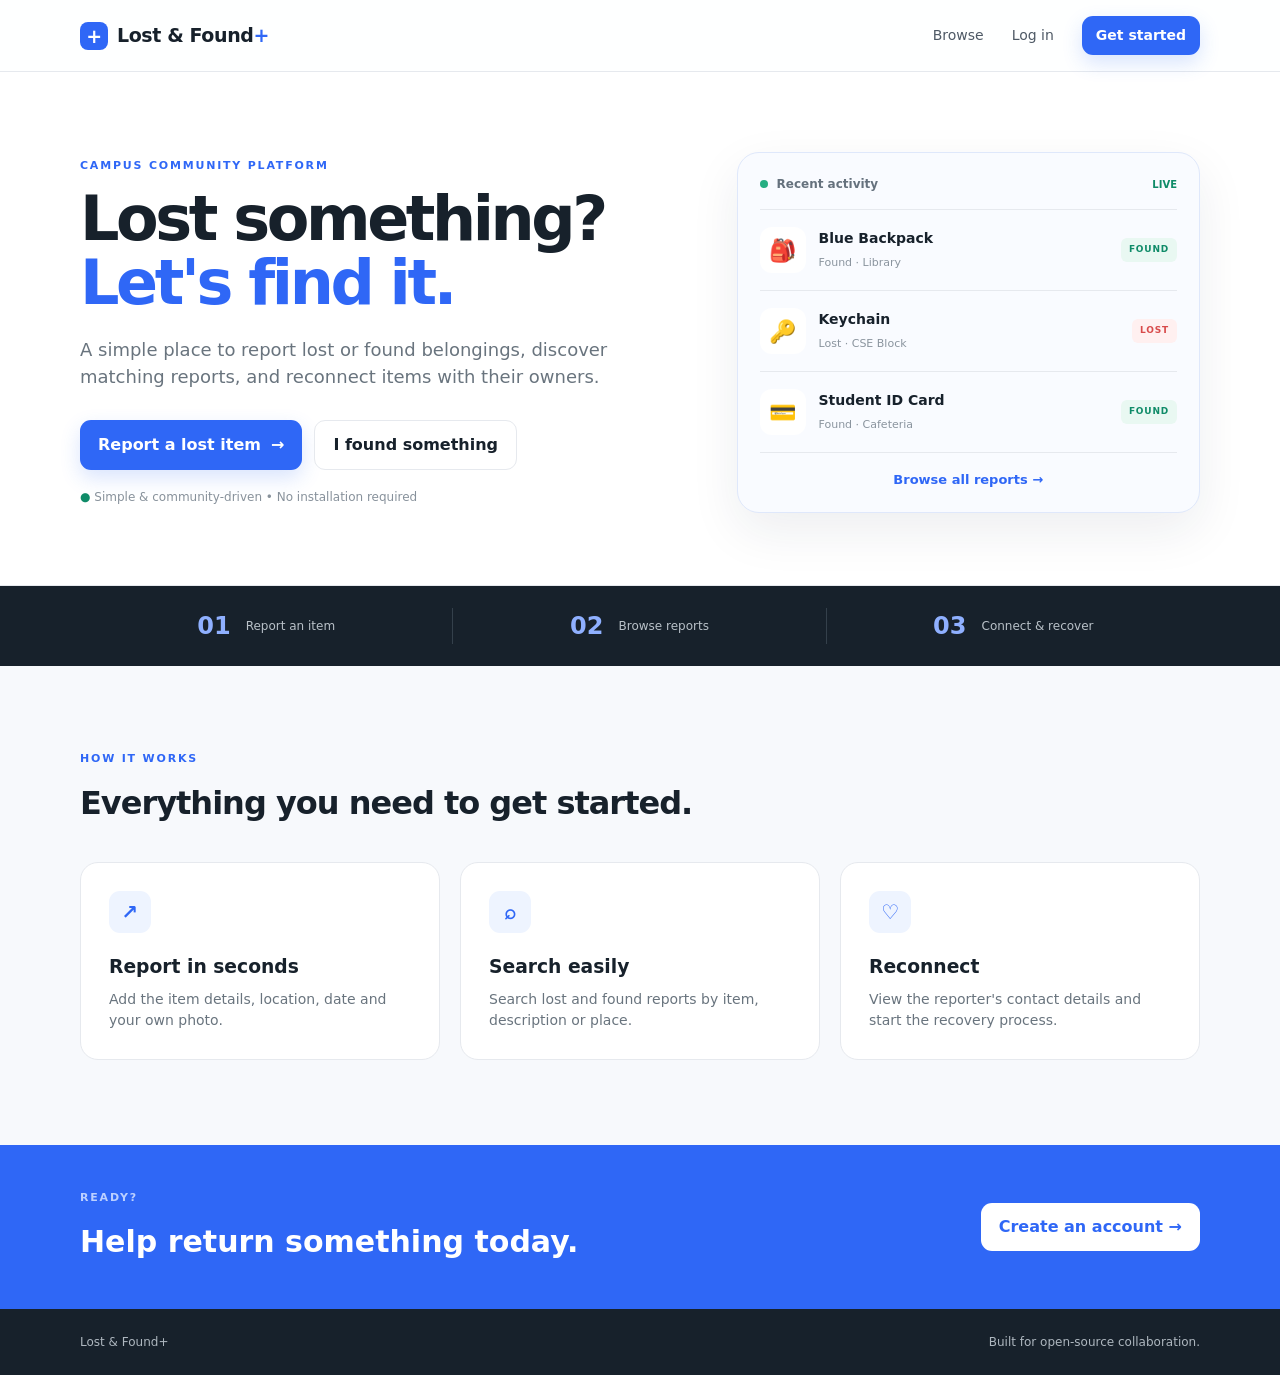
==== Lost-and-Found/index.html @ e5e53e29 "Merge pull request #3 from patsakujitha/fix-upload-pr Add Lost and Found project" ====
<!DOCTYPE html>
<html lang="en">
<head>
<meta charset="UTF-8"><meta name="viewport" content="width=device-width, initial-scale=1.0">
<title>Lost & Found+ | Find what matters</title><link rel="stylesheet" href="style.css">
</head>
<body>
<header class="site-header"><div class="container nav">
<a class="brand" href="index.html"><span class="brand-mark">+</span><span>Lost & Found<span class="brand-plus">+</span></span></a>
<nav><a href="items.html">Browse</a><a href="login.html" class="nav-login">Log in</a><a href="register.html" class="btn btn-primary btn-sm">Get started</a></nav>
</div></header>
<main>
<section class="hero"><div class="container hero-grid">
<div><span class="eyebrow">CAMPUS COMMUNITY PLATFORM</span><h1>Lost something?<br><span>Let's find it.</span></h1>
<p class="hero-copy">A simple place to report lost or found belongings, discover matching reports, and reconnect items with their owners.</p>
<div class="hero-actions"><a href="report.html?type=lost" class="btn btn-primary">Report a lost item <span>→</span></a><a href="report.html?type=found" class="btn btn-secondary">I found something</a></div>
<div class="trust-row"><span>●</span> Simple & community-driven <span>•</span> No installation required</div></div>
<div class="hero-card"><div class="hero-card-top"><span class="status-dot"></span><span>Recent activity</span><span class="live">LIVE</span></div>
<div class="mini-item"><div class="mini-photo">🎒</div><div><strong>Blue Backpack</strong><small>Found · Library</small></div><span class="pill found">FOUND</span></div>
<div class="mini-item"><div class="mini-photo">🔑</div><div><strong>Keychain</strong><small>Lost · CSE Block</small></div><span class="pill lost">LOST</span></div>
<div class="mini-item"><div class="mini-photo">💳</div><div><strong>Student ID Card</strong><small>Found · Cafeteria</small></div><span class="pill found">FOUND</span></div>
<a href="items.html" class="view-all">Browse all reports →</a></div>
</div></section>
<section class="stats-strip"><div class="container stats"><div><strong>01</strong><span>Report an item</span></div><div><strong>02</strong><span>Browse reports</span></div><div><strong>03</strong><span>Connect & recover</span></div></div></section>
<section class="features container"><div class="section-heading"><span class="eyebrow">HOW IT WORKS</span><h2>Everything you need to get started.</h2></div>
<div class="feature-grid"><article><div class="icon-box">↗</div><h3>Report in seconds</h3><p>Add the item details, location, date and your own photo.</p></article><article><div class="icon-box">⌕</div><h3>Search easily</h3><p>Search lost and found reports by item, description or place.</p></article><article><div class="icon-box">♡</div><h3>Reconnect</h3><p>View the reporter's contact details and start the recovery process.</p></article></div></section>
<section class="cta"><div class="container cta-inner"><div><span class="eyebrow">READY?</span><h2>Help return something today.</h2></div><a href="register.html" class="btn btn-light">Create an account →</a></div></section>
</main>
<footer><div class="container footer"><span>Lost & Found+</span><span>Built for open-source collaboration.</span></div></footer>
<script src="script.js"></script>
</body></html>
---- Lost-and-Found/style.css ----
:root{--ink:#17212b;--muted:#69747e;--blue:#2f67f6;--blue-dark:#2051d4;--blue-soft:#eef4ff;--green:#0f8b68;--green-soft:#e9f8f2;--red:#d84a4a;--red-soft:#fff0f0;--line:#e6e9ee;--bg:#f7f9fc;--white:#fff;--shadow:0 18px 50px rgba(28,42,60,.08);--radius:18px}*{box-sizing:border-box}body{margin:0;font-family:Inter,ui-sans-serif,system-ui,-apple-system,BlinkMacSystemFont,"Segoe UI",sans-serif;color:var(--ink);background:var(--bg);line-height:1.5}a{text-decoration:none;color:inherit}button,input,textarea,select{font:inherit}.container{width:min(1120px,calc(100% - 40px));margin:auto}.site-header{height:72px;background:rgba(255,255,255,.94);border-bottom:1px solid var(--line);display:flex;align-items:center}.nav{display:flex;align-items:center;justify-content:space-between}.brand{display:flex;align-items:center;gap:9px;font-size:19px;font-weight:800;letter-spacing:-.4px}.brand-mark{width:28px;height:28px;border-radius:8px;background:var(--blue);color:#fff;display:grid;place-items:center;font-weight:800}.brand-plus{color:var(--blue)}nav{display:flex;align-items:center;gap:28px;font-size:14px;color:#4e5965}nav a:hover,nav a.active{color:var(--blue)}.btn{border:0;border-radius:11px;padding:12px 18px;font-weight:750;cursor:pointer;display:inline-flex;align-items:center;justify-content:center;gap:10px;transition:.18s ease}.btn:hover{transform:translateY(-1px)}.btn-primary{background:var(--blue);color:white;box-shadow:0 8px 20px rgba(47,103,246,.18)}.btn-primary:hover{background:var(--blue-dark)}.btn-secondary{background:#fff;color:var(--ink);border:1px solid var(--line)}.btn-light{background:#fff;color:var(--blue)}.btn-sm{padding:9px 14px}.full{width:100%}.text-link{color:var(--blue);font-weight:700;font-size:14px}.hero{background:#fff;border-bottom:1px solid var(--line);padding:80px 0 72px}.hero-grid{display:grid;grid-template-columns:1.1fr .9fr;gap:90px;align-items:center}.eyebrow{display:block;color:var(--blue);font-size:11px;font-weight:850;letter-spacing:1.8px;margin-bottom:12px}.hero h1{font-size:62px;line-height:1.03;letter-spacing:-3.4px;margin:0 0 22px}.hero h1 span{color:var(--blue)}.hero-copy{font-size:18px;color:var(--muted);max-width:590px}.hero-actions{display:flex;gap:12px;margin:30px 0 18px;flex-wrap:wrap}.trust-row{font-size:12px;color:#87919b}.trust-row span:first-child{color:var(--green)}.hero-card{background:#f9fbff;border:1px solid #dfe8fb;border-radius:22px;padding:22px;box-shadow:var(--shadow)}.hero-card-top{display:flex;gap:9px;align-items:center;color:#65717d;font-size:12px;font-weight:700;border-bottom:1px solid var(--line);padding-bottom:16px}.status-dot{width:8px;height:8px;background:#26ae82;border-radius:50%}.live{margin-left:auto;color:var(--green);font-size:10px}.mini-item{display:flex;align-items:center;gap:13px;padding:17px 0;border-bottom:1px solid var(--line)}.mini-photo{width:46px;height:46px;border-radius:12px;background:#fff;display:grid;place-items:center;font-size:22px}.mini-item div:nth-child(2){flex:1}.mini-item strong{display:block;font-size:14px}.mini-item small{color:#8a949e;font-size:11px}.pill{font-size:9px;font-weight:850;letter-spacing:.8px;padding:5px 8px;border-radius:6px}.pill.lost{background:var(--red-soft);color:var(--red)}.pill.found{background:var(--green-soft);color:var(--green)}.view-all{display:block;text-align:center;padding-top:17px;color:var(--blue);font-size:13px;font-weight:750}.stats-strip{background:#17212b;color:#fff}.stats{display:grid;grid-template-columns:repeat(3,1fr);padding:22px 0}.stats div{display:flex;gap:15px;align-items:center;justify-content:center;border-right:1px solid #34404b}.stats div:last-child{border:0}.stats strong{font-size:24px;color:#8fb0ff}.stats span{font-size:12px;color:#b9c1c8}.features{padding:85px 0}.section-heading h2{font-size:32px;letter-spacing:-1px;margin:0}.feature-grid{display:grid;grid-template-columns:repeat(3,1fr);gap:20px;margin-top:35px}.feature-grid article{background:#fff;border:1px solid var(--line);padding:28px;border-radius:var(--radius)}.icon-box{width:42px;height:42px;background:var(--blue-soft);color:var(--blue);display:grid;place-items:center;border-radius:11px;font-weight:800;font-size:20px}.feature-grid h3{margin:20px 0 8px}.feature-grid p{margin:0;color:var(--muted);font-size:14px}.cta{background:var(--blue);color:#fff;padding:45px 0}.cta-inner{display:flex;align-items:center;justify-content:space-between}.cta .eyebrow{color:#bcd0ff}.cta h2{margin:0;font-size:30px}.cta .btn-light{box-shadow:none}footer{background:#17212b;color:#aeb7bf}.footer{display:flex;justify-content:space-between;padding:24px 0;font-size:12px}.auth-page{background:#f4f7fb}.auth-main{min-height:calc(100vh - 72px);display:grid;place-items:center;padding:40px 20px}.auth-card{background:#fff;border:1px solid var(--line);border-radius:22px;width:min(430px,100%);padding:38px;box-shadow:var(--shadow)}.auth-icon{width:42px;height:42px;border-radius:12px;background:var(--blue);color:#fff;display:grid;place-items:center;font-weight:900;font-size:20px;margin-bottom:25px}.auth-card h1{font-size:30px;letter-spacing:-1px;margin:0 0 5px}.muted{color:var(--muted)}.auth-card form{margin-top:26px}.auth-switch{text-align:center;font-size:13px;color:var(--muted)}.auth-switch a{color:var(--blue);font-weight:700}label{display:block;font-size:13px;font-weight:700;margin-bottom:18px}input,textarea,select{display:block;width:100%;margin-top:7px;border:1px solid #dfe3e8;border-radius:10px;background:#fff;padding:12px 13px;color:var(--ink);outline:none}input:focus,textarea:focus,select:focus{border-color:var(--blue);box-shadow:0 0 0 3px rgba(47,103,246,.08)}textarea{resize:vertical}.form-message{font-size:13px;color:var(--red);min-height:18px;margin:8px 0}.form-message.show{display:block}.app-main{padding:48px 0 80px}.welcome{display:flex;justify-content:space-between;align-items:center;margin-bottom:32px}.welcome h1,.page-heading h1,.form-heading h1{font-size:38px;letter-spacing:-1.5px;margin:0}.avatar{width:48px;height:48px;border-radius:50%;background:var(--blue);color:#fff;display:grid;place-items:center;font-weight:800}.action-grid{display:grid;grid-template-columns:1fr 1fr;gap:18px}.action-card{border-radius:18px;padding:27px;display:grid;grid-template-columns:auto 1fr auto;gap:18px;align-items:center;color:#fff;min-height:145px}.lost-action{background:#273a66}.found-action{background:#176c5a}.action-icon{width:45px;height:45px;border-radius:13px;background:rgba(255,255,255,.13);display:grid;place-items:center;font-size:22px}.action-card small{font-size:9px;letter-spacing:1.4px;opacity:.75}.action-card h2{margin:3px 0;font-size:23px}.action-card p{margin:0;opacity:.75;font-size:12px}.action-card>b{font-size:22px}.stat-grid{display:grid;grid-template-columns:repeat(4,1fr);gap:15px;margin:22px 0 50px}.stat-card{background:#fff;border:1px solid var(--line);border-radius:15px;padding:19px}.stat-card span{display:block;color:var(--muted);font-size:11px}.stat-card strong{display:block;font-size:28px;margin-top:4px}.section-heading.compact{display:flex;justify-content:space-between;align-items:end;margin-bottom:20px}.item-grid{display:grid;grid-template-columns:repeat(3,1fr);gap:18px}.item-card{background:#fff;border:1px solid var(--line);border-radius:17px;overflow:hidden;box-shadow:0 5px 20px rgba(28,42,60,.03)}.item-image{height:185px;background:#eef2f7;position:relative;display:grid;place-items:center;font-size:35px;color:#a6b0ba;overflow:hidden}.item-image img{width:100%;height:100%;object-fit:cover}.item-image .pill{position:absolute;top:12px;left:12px}.item-body{padding:18px}.item-meta{font-size:10px;color:#8a949e;display:flex;gap:7px;margin-bottom:7px}.item-body h3{font-size:17px;margin:0 0 5px}.item-body p{color:var(--muted);font-size:12px;display:-webkit-box;-webkit-line-clamp:2;-webkit-box-orient:vertical;overflow:hidden;margin:0}.card-bottom{display:flex;justify-content:space-between;align-items:center;border-top:1px solid var(--line);margin-top:16px;padding-top:13px}.card-bottom a{font-size:11px;color:var(--blue);font-weight:750}.status{font-size:9px;text-transform:uppercase;letter-spacing:.7px;font-weight:800;color:#78838d}.status.recovered{color:var(--green)}.status.active{color:var(--blue)}.manage-actions{display:flex;gap:6px;margin-top:12px}.manage-actions button{border:1px solid var(--line);background:#fff;border-radius:7px;padding:6px 8px;font-size:10px;cursor:pointer}.page-heading{display:flex;justify-content:space-between;align-items:end;margin-bottom:28px}.search-panel{display:grid;grid-template-columns:1fr 180px auto;gap:10px;background:#fff;border:1px solid var(--line);padding:12px;border-radius:15px;margin-bottom:18px}.search-input{display:flex;align-items:center;gap:10px}.search-input span{font-size:22px;color:#7d8790}.search-input input{margin:0;border:0;padding:9px;box-shadow:none}.search-panel select{margin:0}.results-count{font-size:11px;color:var(--muted);margin:18px 2px}.empty-state{grid-column:1/-1;text-align:center;background:#fff;border:1px dashed #ccd3db;border-radius:18px;padding:55px 20px;color:var(--muted)}.empty-state>div{font-size:30px;color:var(--blue)}.empty-state h3{color:var(--ink);margin:10px 0 4px}.form-main{padding:48px 0 80px}.form-heading{margin-bottom:28px}.back-link{font-size:12px;color:var(--blue);font-weight:700;display:inline-block;margin-bottom:20px}.report-layout{display:grid;grid-template-columns:1.2fr .8fr;gap:20px}.form-panel{background:#fff;border:1px solid var(--line);border-radius:18px;padding:27px}.panel-title{display:flex;gap:12px;align-items:center;margin-bottom:25px}.panel-title span{color:var(--blue);font-size:11px;font-weight:850}.panel-title h2{font-size:17px;margin:0}.two-col{display:grid;grid-template-columns:1fr 1fr;gap:15px}.upload-box{border:2px dashed #d9dfe7;border-radius:14px;cursor:pointer;margin:0}.upload-box input{display:none}.upload-preview{min-height:260px;display:grid;place-items:center;align-content:center;text-align:center;padding:20px;color:#8b96a0}.upload-preview strong{display:block;color:var(--ink);margin-top:8px}.upload-preview small{display:block;font-size:10px}.upload-preview img{width:100%;height:260px;object-fit:contain;border-radius:10px}.upload-icon{font-size:27px;color:var(--blue)}.form-note{font-size:10px;color:#9099a2;text-align:center}.detail-main{padding:45px 0 80px}.detail-grid{display:grid;grid-template-columns:1fr 1fr;gap:45px;background:#fff;border:1px solid var(--line);border-radius:22px;padding:25px}.detail-photo{height:520px;background:#eef2f7;border-radius:15px;display:grid;place-items:center;overflow:hidden;font-size:45px;color:#a5afb9}.detail-photo img{width:100%;height:100%;object-fit:contain}.detail-info{padding:25px 20px}.detail-top{display:flex;gap:10px;align-items:center}.detail-info h1{font-size:42px;letter-spacing:-2px;margin:18px 0 10px}.detail-description{color:var(--muted);font-size:15px;line-height:1.7}.detail-facts{display:grid;grid-template-columns:repeat(3,1fr);border-top:1px solid var(--line);border-bottom:1px solid var(--line);padding:20px 0;margin:25px 0}.detail-facts small,.contact-box small{display:block;color:#8b949d;font-size:9px;letter-spacing:1px;font-weight:800}.detail-facts strong{font-size:13px;display:block;margin-top:4px}.contact-box{background:#f7f9fc;border-radius:13px;padding:16px;display:flex;justify-content:space-between;align-items:center;gap:10px;margin-bottom:12px}.contact-box strong{font-size:12px;display:block;margin-top:3px}.contact-box .btn{white-space:nowrap;font-size:11px}.detail-info .full{margin-top:10px}@media(max-width:850px){.hero-grid,.report-layout,.detail-grid{grid-template-columns:1fr}.hero{padding:55px 0}.hero h1{font-size:47px}.hero-grid{gap:40px}.item-grid{grid-template-columns:repeat(2,1fr)}.feature-grid{grid-template-columns:1fr}.detail-photo{height:350px}.search-panel{grid-template-columns:1fr}.page-heading{align-items:start;gap:20px}.stats{grid-template-columns:1fr}.stats div{border-right:0;border-bottom:1px solid #34404b;padding:10px}.stat-grid{grid-template-columns:repeat(2,1fr)}}@media(max-width:600px){.container{width:min(100% - 28px,1120px)}.site-header{height:auto;min-height:66px}.nav{padding:10px 0}.nav nav{gap:10px}.nav nav>a:not(.active){display:none}.nav-login{display:inline!important}.hero h1{font-size:42px;letter-spacing:-2px}.hero-copy{font-size:16px}.hero-actions .btn{width:100%}.stats-strip .stats{display:none}.cta-inner,.footer{display:block}.cta .btn{margin-top:20px}.action-grid{grid-template-columns:1fr}.item-grid{grid-template-columns:1fr}.welcome{align-items:start}.welcome h1{font-size:30px}.page-heading{display:block}.page-heading .btn{margin-top:15px}.two-col{grid-template-columns:1fr}.form-panel{padding:20px}.detail-grid{padding:12px;gap:10px}.detail-info{padding:15px 8px}.detail-info h1{font-size:32px}.detail-facts{grid-template-columns:1fr;gap:14px}.contact-box{display:block}.contact-box .btn{width:100%;margin-top:12px}.auth-card{padding:28px 22px}}
.file-placeholder{flex-direction:column;gap:6px;padding:20px;text-align:center}.file-placeholder strong{font-size:12px;color:#53606b;max-width:90%;overflow:hidden;text-overflow:ellipsis;white-space:nowrap}.file-placeholder small{font-size:10px;color:#8a949e}.file-detail{display:flex;flex-direction:column;align-items:center;justify-content:center;gap:10px;text-align:center;padding:30px}.file-detail>div{font-size:58px}.file-detail strong{max-width:90%;word-break:break-word}.file-detail small{color:var(--muted)}.upload-preview small{margin-top:5px}.btn:disabled{opacity:.65;cursor:not-allowed;transform:none}
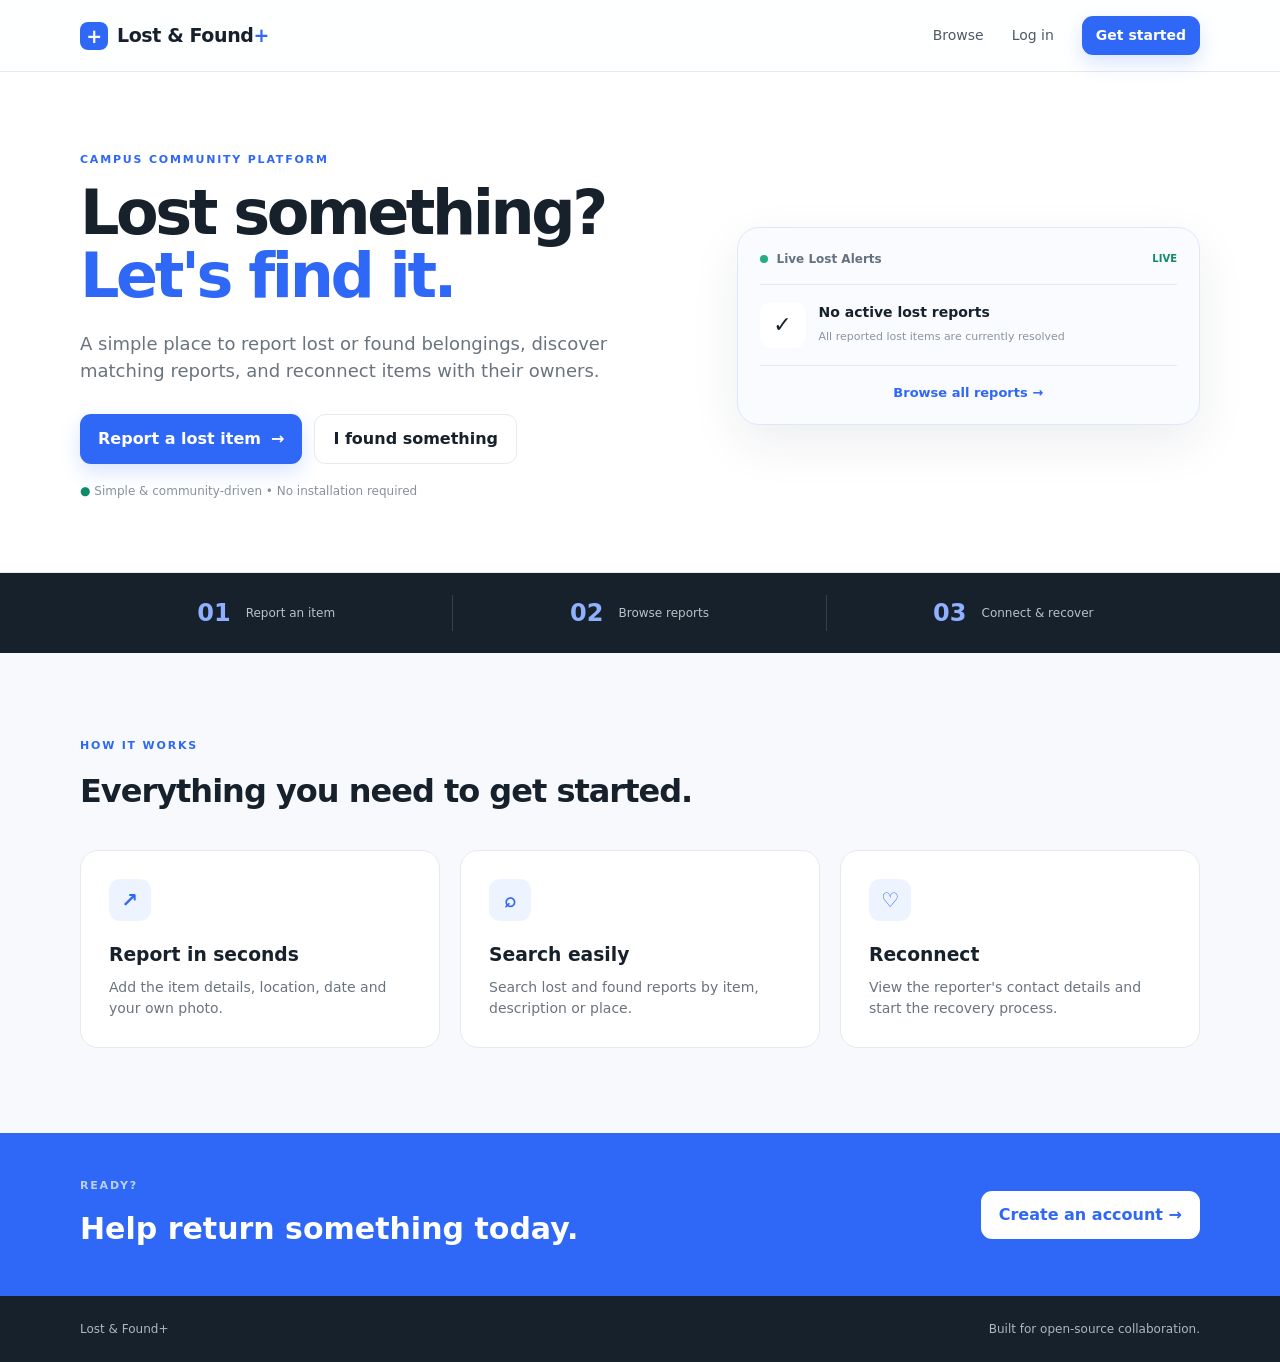
==== commit a066a397: "fix(lost-and-found): comprehensive QA fixes, duplicate claim badge fix, remove smart match, and scri" ====
--- a/Lost-and-Found/index.html
+++ b/Lost-and-Found/index.html
@@ -15,10 +15,8 @@
 <p class="hero-copy">A simple place to report lost or found belongings, discover matching reports, and reconnect items with their owners.</p>
 <div class="hero-actions"><a href="report.html?type=lost" class="btn btn-primary">Report a lost item <span>→</span></a><a href="report.html?type=found" class="btn btn-secondary">I found something</a></div>
 <div class="trust-row"><span>●</span> Simple & community-driven <span>•</span> No installation required</div></div>
-<div class="hero-card"><div class="hero-card-top"><span class="status-dot"></span><span>Recent activity</span><span class="live">LIVE</span></div>
-<div class="mini-item"><div class="mini-photo">🎒</div><div><strong>Blue Backpack</strong><small>Found · Library</small></div><span class="pill found">FOUND</span></div>
-<div class="mini-item"><div class="mini-photo">🔑</div><div><strong>Keychain</strong><small>Lost · CSE Block</small></div><span class="pill lost">LOST</span></div>
-<div class="mini-item"><div class="mini-photo">💳</div><div><strong>Student ID Card</strong><small>Found · Cafeteria</small></div><span class="pill found">FOUND</span></div>
+<div class="hero-card"><div class="hero-card-top"><span class="status-dot"></span><span>Live Lost Alerts</span><span class="live">LIVE</span></div>
+<div id="heroActivityList"></div>
 <a href="items.html" class="view-all">Browse all reports →</a></div>
 </div></section>
 <section class="stats-strip"><div class="container stats"><div><strong>01</strong><span>Report an item</span></div><div><strong>02</strong><span>Browse reports</span></div><div><strong>03</strong><span>Connect & recover</span></div></div></section>
@@ -27,5 +25,5 @@
 <section class="cta"><div class="container cta-inner"><div><span class="eyebrow">READY?</span><h2>Help return something today.</h2></div><a href="register.html" class="btn btn-light">Create an account →</a></div></section>
 </main>
 <footer><div class="container footer"><span>Lost & Found+</span><span>Built for open-source collaboration.</span></div></footer>
-<script src="script.js"></script>
+<script src="script.js?v=3"></script>
 </body></html>
--- a/Lost-and-Found/style.css
+++ b/Lost-and-Found/style.css
@@ -1,2 +1,411 @@
-:root{--ink:#17212b;--muted:#69747e;--blue:#2f67f6;--blue-dark:#2051d4;--blue-soft:#eef4ff;--green:#0f8b68;--green-soft:#e9f8f2;--red:#d84a4a;--red-soft:#fff0f0;--line:#e6e9ee;--bg:#f7f9fc;--white:#fff;--shadow:0 18px 50px rgba(28,42,60,.08);--radius:18px}*{box-sizing:border-box}body{margin:0;font-family:Inter,ui-sans-serif,system-ui,-apple-system,BlinkMacSystemFont,"Segoe UI",sans-serif;color:var(--ink);background:var(--bg);line-height:1.5}a{text-decoration:none;color:inherit}button,input,textarea,select{font:inherit}.container{width:min(1120px,calc(100% - 40px));margin:auto}.site-header{height:72px;background:rgba(255,255,255,.94);border-bottom:1px solid var(--line);display:flex;align-items:center}.nav{display:flex;align-items:center;justify-content:space-between}.brand{display:flex;align-items:center;gap:9px;font-size:19px;font-weight:800;letter-spacing:-.4px}.brand-mark{width:28px;height:28px;border-radius:8px;background:var(--blue);color:#fff;display:grid;place-items:center;font-weight:800}.brand-plus{color:var(--blue)}nav{display:flex;align-items:center;gap:28px;font-size:14px;color:#4e5965}nav a:hover,nav a.active{color:var(--blue)}.btn{border:0;border-radius:11px;padding:12px 18px;font-weight:750;cursor:pointer;display:inline-flex;align-items:center;justify-content:center;gap:10px;transition:.18s ease}.btn:hover{transform:translateY(-1px)}.btn-primary{background:var(--blue);color:white;box-shadow:0 8px 20px rgba(47,103,246,.18)}.btn-primary:hover{background:var(--blue-dark)}.btn-secondary{background:#fff;color:var(--ink);border:1px solid var(--line)}.btn-light{background:#fff;color:var(--blue)}.btn-sm{padding:9px 14px}.full{width:100%}.text-link{color:var(--blue);font-weight:700;font-size:14px}.hero{background:#fff;border-bottom:1px solid var(--line);padding:80px 0 72px}.hero-grid{display:grid;grid-template-columns:1.1fr .9fr;gap:90px;align-items:center}.eyebrow{display:block;color:var(--blue);font-size:11px;font-weight:850;letter-spacing:1.8px;margin-bottom:12px}.hero h1{font-size:62px;line-height:1.03;letter-spacing:-3.4px;margin:0 0 22px}.hero h1 span{color:var(--blue)}.hero-copy{font-size:18px;color:var(--muted);max-width:590px}.hero-actions{display:flex;gap:12px;margin:30px 0 18px;flex-wrap:wrap}.trust-row{font-size:12px;color:#87919b}.trust-row span:first-child{color:var(--green)}.hero-card{background:#f9fbff;border:1px solid #dfe8fb;border-radius:22px;padding:22px;box-shadow:var(--shadow)}.hero-card-top{display:flex;gap:9px;align-items:center;color:#65717d;font-size:12px;font-weight:700;border-bottom:1px solid var(--line);padding-bottom:16px}.status-dot{width:8px;height:8px;background:#26ae82;border-radius:50%}.live{margin-left:auto;color:var(--green);font-size:10px}.mini-item{display:flex;align-items:center;gap:13px;padding:17px 0;border-bottom:1px solid var(--line)}.mini-photo{width:46px;height:46px;border-radius:12px;background:#fff;display:grid;place-items:center;font-size:22px}.mini-item div:nth-child(2){flex:1}.mini-item strong{display:block;font-size:14px}.mini-item small{color:#8a949e;font-size:11px}.pill{font-size:9px;font-weight:850;letter-spacing:.8px;padding:5px 8px;border-radius:6px}.pill.lost{background:var(--red-soft);color:var(--red)}.pill.found{background:var(--green-soft);color:var(--green)}.view-all{display:block;text-align:center;padding-top:17px;color:var(--blue);font-size:13px;font-weight:750}.stats-strip{background:#17212b;color:#fff}.stats{display:grid;grid-template-columns:repeat(3,1fr);padding:22px 0}.stats div{display:flex;gap:15px;align-items:center;justify-content:center;border-right:1px solid #34404b}.stats div:last-child{border:0}.stats strong{font-size:24px;color:#8fb0ff}.stats span{font-size:12px;color:#b9c1c8}.features{padding:85px 0}.section-heading h2{font-size:32px;letter-spacing:-1px;margin:0}.feature-grid{display:grid;grid-template-columns:repeat(3,1fr);gap:20px;margin-top:35px}.feature-grid article{background:#fff;border:1px solid var(--line);padding:28px;border-radius:var(--radius)}.icon-box{width:42px;height:42px;background:var(--blue-soft);color:var(--blue);display:grid;place-items:center;border-radius:11px;font-weight:800;font-size:20px}.feature-grid h3{margin:20px 0 8px}.feature-grid p{margin:0;color:var(--muted);font-size:14px}.cta{background:var(--blue);color:#fff;padding:45px 0}.cta-inner{display:flex;align-items:center;justify-content:space-between}.cta .eyebrow{color:#bcd0ff}.cta h2{margin:0;font-size:30px}.cta .btn-light{box-shadow:none}footer{background:#17212b;color:#aeb7bf}.footer{display:flex;justify-content:space-between;padding:24px 0;font-size:12px}.auth-page{background:#f4f7fb}.auth-main{min-height:calc(100vh - 72px);display:grid;place-items:center;padding:40px 20px}.auth-card{background:#fff;border:1px solid var(--line);border-radius:22px;width:min(430px,100%);padding:38px;box-shadow:var(--shadow)}.auth-icon{width:42px;height:42px;border-radius:12px;background:var(--blue);color:#fff;display:grid;place-items:center;font-weight:900;font-size:20px;margin-bottom:25px}.auth-card h1{font-size:30px;letter-spacing:-1px;margin:0 0 5px}.muted{color:var(--muted)}.auth-card form{margin-top:26px}.auth-switch{text-align:center;font-size:13px;color:var(--muted)}.auth-switch a{color:var(--blue);font-weight:700}label{display:block;font-size:13px;font-weight:700;margin-bottom:18px}input,textarea,select{display:block;width:100%;margin-top:7px;border:1px solid #dfe3e8;border-radius:10px;background:#fff;padding:12px 13px;color:var(--ink);outline:none}input:focus,textarea:focus,select:focus{border-color:var(--blue);box-shadow:0 0 0 3px rgba(47,103,246,.08)}textarea{resize:vertical}.form-message{font-size:13px;color:var(--red);min-height:18px;margin:8px 0}.form-message.show{display:block}.app-main{padding:48px 0 80px}.welcome{display:flex;justify-content:space-between;align-items:center;margin-bottom:32px}.welcome h1,.page-heading h1,.form-heading h1{font-size:38px;letter-spacing:-1.5px;margin:0}.avatar{width:48px;height:48px;border-radius:50%;background:var(--blue);color:#fff;display:grid;place-items:center;font-weight:800}.action-grid{display:grid;grid-template-columns:1fr 1fr;gap:18px}.action-card{border-radius:18px;padding:27px;display:grid;grid-template-columns:auto 1fr auto;gap:18px;align-items:center;color:#fff;min-height:145px}.lost-action{background:#273a66}.found-action{background:#176c5a}.action-icon{width:45px;height:45px;border-radius:13px;background:rgba(255,255,255,.13);display:grid;place-items:center;font-size:22px}.action-card small{font-size:9px;letter-spacing:1.4px;opacity:.75}.action-card h2{margin:3px 0;font-size:23px}.action-card p{margin:0;opacity:.75;font-size:12px}.action-card>b{font-size:22px}.stat-grid{display:grid;grid-template-columns:repeat(4,1fr);gap:15px;margin:22px 0 50px}.stat-card{background:#fff;border:1px solid var(--line);border-radius:15px;padding:19px}.stat-card span{display:block;color:var(--muted);font-size:11px}.stat-card strong{display:block;font-size:28px;margin-top:4px}.section-heading.compact{display:flex;justify-content:space-between;align-items:end;margin-bottom:20px}.item-grid{display:grid;grid-template-columns:repeat(3,1fr);gap:18px}.item-card{background:#fff;border:1px solid var(--line);border-radius:17px;overflow:hidden;box-shadow:0 5px 20px rgba(28,42,60,.03)}.item-image{height:185px;background:#eef2f7;position:relative;display:grid;place-items:center;font-size:35px;color:#a6b0ba;overflow:hidden}.item-image img{width:100%;height:100%;object-fit:cover}.item-image .pill{position:absolute;top:12px;left:12px}.item-body{padding:18px}.item-meta{font-size:10px;color:#8a949e;display:flex;gap:7px;margin-bottom:7px}.item-body h3{font-size:17px;margin:0 0 5px}.item-body p{color:var(--muted);font-size:12px;display:-webkit-box;-webkit-line-clamp:2;-webkit-box-orient:vertical;overflow:hidden;margin:0}.card-bottom{display:flex;justify-content:space-between;align-items:center;border-top:1px solid var(--line);margin-top:16px;padding-top:13px}.card-bottom a{font-size:11px;color:var(--blue);font-weight:750}.status{font-size:9px;text-transform:uppercase;letter-spacing:.7px;font-weight:800;color:#78838d}.status.recovered{color:var(--green)}.status.active{color:var(--blue)}.manage-actions{display:flex;gap:6px;margin-top:12px}.manage-actions button{border:1px solid var(--line);background:#fff;border-radius:7px;padding:6px 8px;font-size:10px;cursor:pointer}.page-heading{display:flex;justify-content:space-between;align-items:end;margin-bottom:28px}.search-panel{display:grid;grid-template-columns:1fr 180px auto;gap:10px;background:#fff;border:1px solid var(--line);padding:12px;border-radius:15px;margin-bottom:18px}.search-input{display:flex;align-items:center;gap:10px}.search-input span{font-size:22px;color:#7d8790}.search-input input{margin:0;border:0;padding:9px;box-shadow:none}.search-panel select{margin:0}.results-count{font-size:11px;color:var(--muted);margin:18px 2px}.empty-state{grid-column:1/-1;text-align:center;background:#fff;border:1px dashed #ccd3db;border-radius:18px;padding:55px 20px;color:var(--muted)}.empty-state>div{font-size:30px;color:var(--blue)}.empty-state h3{color:var(--ink);margin:10px 0 4px}.form-main{padding:48px 0 80px}.form-heading{margin-bottom:28px}.back-link{font-size:12px;color:var(--blue);font-weight:700;display:inline-block;margin-bottom:20px}.report-layout{display:grid;grid-template-columns:1.2fr .8fr;gap:20px}.form-panel{background:#fff;border:1px solid var(--line);border-radius:18px;padding:27px}.panel-title{display:flex;gap:12px;align-items:center;margin-bottom:25px}.panel-title span{color:var(--blue);font-size:11px;font-weight:850}.panel-title h2{font-size:17px;margin:0}.two-col{display:grid;grid-template-columns:1fr 1fr;gap:15px}.upload-box{border:2px dashed #d9dfe7;border-radius:14px;cursor:pointer;margin:0}.upload-box input{display:none}.upload-preview{min-height:260px;display:grid;place-items:center;align-content:center;text-align:center;padding:20px;color:#8b96a0}.upload-preview strong{display:block;color:var(--ink);margin-top:8px}.upload-preview small{display:block;font-size:10px}.upload-preview img{width:100%;height:260px;object-fit:contain;border-radius:10px}.upload-icon{font-size:27px;color:var(--blue)}.form-note{font-size:10px;color:#9099a2;text-align:center}.detail-main{padding:45px 0 80px}.detail-grid{display:grid;grid-template-columns:1fr 1fr;gap:45px;background:#fff;border:1px solid var(--line);border-radius:22px;padding:25px}.detail-photo{height:520px;background:#eef2f7;border-radius:15px;display:grid;place-items:center;overflow:hidden;font-size:45px;color:#a5afb9}.detail-photo img{width:100%;height:100%;object-fit:contain}.detail-info{padding:25px 20px}.detail-top{display:flex;gap:10px;align-items:center}.detail-info h1{font-size:42px;letter-spacing:-2px;margin:18px 0 10px}.detail-description{color:var(--muted);font-size:15px;line-height:1.7}.detail-facts{display:grid;grid-template-columns:repeat(3,1fr);border-top:1px solid var(--line);border-bottom:1px solid var(--line);padding:20px 0;margin:25px 0}.detail-facts small,.contact-box small{display:block;color:#8b949d;font-size:9px;letter-spacing:1px;font-weight:800}.detail-facts strong{font-size:13px;display:block;margin-top:4px}.contact-box{background:#f7f9fc;border-radius:13px;padding:16px;display:flex;justify-content:space-between;align-items:center;gap:10px;margin-bottom:12px}.contact-box strong{font-size:12px;display:block;margin-top:3px}.contact-box .btn{white-space:nowrap;font-size:11px}.detail-info .full{margin-top:10px}@media(max-width:850px){.hero-grid,.report-layout,.detail-grid{grid-template-columns:1fr}.hero{padding:55px 0}.hero h1{font-size:47px}.hero-grid{gap:40px}.item-grid{grid-template-columns:repeat(2,1fr)}.feature-grid{grid-template-columns:1fr}.detail-photo{height:350px}.search-panel{grid-template-columns:1fr}.page-heading{align-items:start;gap:20px}.stats{grid-template-columns:1fr}.stats div{border-right:0;border-bottom:1px solid #34404b;padding:10px}.stat-grid{grid-template-columns:repeat(2,1fr)}}@media(max-width:600px){.container{width:min(100% - 28px,1120px)}.site-header{height:auto;min-height:66px}.nav{padding:10px 0}.nav nav{gap:10px}.nav nav>a:not(.active){display:none}.nav-login{display:inline!important}.hero h1{font-size:42px;letter-spacing:-2px}.hero-copy{font-size:16px}.hero-actions .btn{width:100%}.stats-strip .stats{display:none}.cta-inner,.footer{display:block}.cta .btn{margin-top:20px}.action-grid{grid-template-columns:1fr}.item-grid{grid-template-columns:1fr}.welcome{align-items:start}.welcome h1{font-size:30px}.page-heading{display:block}.page-heading .btn{margin-top:15px}.two-col{grid-template-columns:1fr}.form-panel{padding:20px}.detail-grid{padding:12px;gap:10px}.detail-info{padding:15px 8px}.detail-info h1{font-size:32px}.detail-facts{grid-template-columns:1fr;gap:14px}.contact-box{display:block}.contact-box .btn{width:100%;margin-top:12px}.auth-card{padding:28px 22px}}
-.file-placeholder{flex-direction:column;gap:6px;padding:20px;text-align:center}.file-placeholder strong{font-size:12px;color:#53606b;max-width:90%;overflow:hidden;text-overflow:ellipsis;white-space:nowrap}.file-placeholder small{font-size:10px;color:#8a949e}.file-detail{display:flex;flex-direction:column;align-items:center;justify-content:center;gap:10px;text-align:center;padding:30px}.file-detail>div{font-size:58px}.file-detail strong{max-width:90%;word-break:break-word}.file-detail small{color:var(--muted)}.upload-preview small{margin-top:5px}.btn:disabled{opacity:.65;cursor:not-allowed;transform:none}
+:root{--ink:#17212b;--muted:#69747e;--blue:#2f67f6;--blue-dark:#2051d4;--blue-soft:#eef4ff;--green:#0f8b68;--green-soft:#e9f8f2;--red:#d84a4a;--red-soft:#fff0f0;--line:#e6e9ee;--bg:#f7f9fc;--white:#fff;--shadow:0 18px 50px rgba(28,42,60,.08);--radius:18px}*{box-sizing:border-box}body{margin:0;font-family:Inter,ui-sans-serif,system-ui,-apple-system,BlinkMacSystemFont,"Segoe UI",sans-serif;color:var(--ink);background:var(--bg);line-height:1.5}a{text-decoration:none;color:inherit}button,input,textarea,select{font:inherit}.container{width:min(1120px,calc(100% - 40px));margin:auto}.site-header{height:72px;background:rgba(255,255,255,.94);border-bottom:1px solid var(--line);display:flex;align-items:center}.nav{display:flex;align-items:center;justify-content:space-between}.brand{display:flex;align-items:center;gap:9px;font-size:19px;font-weight:800;letter-spacing:-.4px}.brand-mark{width:28px;height:28px;border-radius:8px;background:var(--blue);color:#fff;display:grid;place-items:center;font-weight:800}.brand-plus{color:var(--blue)}nav{display:flex;align-items:center;gap:28px;font-size:14px;color:#4e5965}nav a:hover,nav a.active{color:var(--blue)}.btn{border:0;border-radius:11px;padding:12px 18px;font-weight:750;cursor:pointer;display:inline-flex;align-items:center;justify-content:center;gap:10px;transition:.18s ease}.btn:hover{transform:translateY(-1px)}.btn-primary{background:var(--blue);color:white;box-shadow:0 8px 20px rgba(47,103,246,.18)}.btn-primary:hover{background:var(--blue-dark)}.btn-secondary{background:#fff;color:var(--ink);border:1px solid var(--line)}.btn-light{background:#fff;color:var(--blue)}.btn-sm{padding:9px 14px}.full{width:100%}.text-link{color:var(--blue);font-weight:700;font-size:14px}.hero{background:#fff;border-bottom:1px solid var(--line);padding:80px 0 72px}.hero-grid{display:grid;grid-template-columns:1.1fr .9fr;gap:90px;align-items:center}.eyebrow{display:block;color:var(--blue);font-size:11px;font-weight:850;letter-spacing:1.8px;margin-bottom:12px}.hero h1{font-size:62px;line-height:1.03;letter-spacing:-3.4px;margin:0 0 22px}.hero h1 span{color:var(--blue)}.hero-copy{font-size:18px;color:var(--muted);max-width:590px}.hero-actions{display:flex;gap:12px;margin:30px 0 18px;flex-wrap:wrap}.trust-row{font-size:12px;color:#87919b}.trust-row span:first-child{color:var(--green)}.hero-card{background:#f9fbff;border:1px solid #dfe8fb;border-radius:22px;padding:22px;box-shadow:var(--shadow)}.hero-card-top{display:flex;gap:9px;align-items:center;color:#65717d;font-size:12px;font-weight:700;border-bottom:1px solid var(--line);padding-bottom:16px}.status-dot{width:8px;height:8px;background:#26ae82;border-radius:50%}.live{margin-left:auto;color:var(--green);font-size:10px}.mini-item{display:flex;align-items:center;gap:13px;padding:17px 0;border-bottom:1px solid var(--line)}.mini-photo{width:46px;height:46px;border-radius:12px;background:#fff;display:grid;place-items:center;font-size:22px;overflow:hidden}.mini-photo img{width:100%;height:100%;object-fit:cover;border-radius:12px}.mini-item div:nth-child(2){flex:1}.mini-item strong{display:block;font-size:14px}.mini-item small{color:#8a949e;font-size:11px}.pill{font-size:9px;font-weight:850;letter-spacing:.8px;padding:5px 8px;border-radius:6px}.pill.lost{background:var(--red-soft);color:var(--red)}.pill.found{background:var(--green-soft);color:var(--green)}.view-all{display:block;text-align:center;padding-top:17px;color:var(--blue);font-size:13px;font-weight:750}.stats-strip{background:#17212b;color:#fff}.stats{display:grid;grid-template-columns:repeat(3,1fr);padding:22px 0}.stats div{display:flex;gap:15px;align-items:center;justify-content:center;border-right:1px solid #34404b}.stats div:last-child{border:0}.stats strong{font-size:24px;color:#8fb0ff}.stats span{font-size:12px;color:#b9c1c8}.features{padding:85px 0}.section-heading h2{font-size:32px;letter-spacing:-1px;margin:0}.feature-grid{display:grid;grid-template-columns:repeat(3,1fr);gap:20px;margin-top:35px}.feature-grid article{background:#fff;border:1px solid var(--line);padding:28px;border-radius:var(--radius)}.icon-box{width:42px;height:42px;background:var(--blue-soft);color:var(--blue);display:grid;place-items:center;border-radius:11px;font-weight:800;font-size:20px}.feature-grid h3{margin:20px 0 8px}.feature-grid p{margin:0;color:var(--muted);font-size:14px}.cta{background:var(--blue);color:#fff;padding:45px 0}.cta-inner{display:flex;align-items:center;justify-content:space-between}.cta .eyebrow{color:#bcd0ff}.cta h2{margin:0;font-size:30px}.cta .btn-light{box-shadow:none}footer{background:#17212b;color:#aeb7bf}.footer{display:flex;justify-content:space-between;padding:24px 0;font-size:12px}.auth-page{background:#f4f7fb}.auth-main{min-height:calc(100vh - 72px);display:grid;place-items:center;padding:40px 20px}.auth-card{background:#fff;border:1px solid var(--line);border-radius:22px;width:min(430px,100%);padding:38px;box-shadow:var(--shadow)}.auth-icon{width:42px;height:42px;border-radius:12px;background:var(--blue);color:#fff;display:grid;place-items:center;font-weight:900;font-size:20px;margin-bottom:25px}.auth-card h1{font-size:30px;letter-spacing:-1px;margin:0 0 5px}.muted{color:var(--muted)}.auth-card form{margin-top:26px}.auth-switch{text-align:center;font-size:13px;color:var(--muted)}.auth-switch a{color:var(--blue);font-weight:700}label{display:block;font-size:13px;font-weight:700;margin-bottom:18px}input,textarea,select{display:block;width:100%;margin-top:7px;border:1px solid #dfe3e8;border-radius:10px;background:#fff;padding:12px 13px;color:var(--ink);outline:none}input:focus,textarea:focus,select:focus{border-color:var(--blue);box-shadow:0 0 0 3px rgba(47,103,246,.08)}textarea{resize:vertical}.form-message{font-size:13px;color:var(--red);min-height:18px;margin:8px 0}.form-message.show{display:block}.app-main{padding:48px 0 80px}.welcome{display:flex;justify-content:space-between;align-items:center;margin-bottom:32px}.welcome h1,.page-heading h1,.form-heading h1{font-size:38px;letter-spacing:-1.5px;margin:0}.avatar{width:48px;height:48px;border-radius:50%;background:var(--blue);color:#fff;display:grid;place-items:center;font-weight:800}.action-grid{display:grid;grid-template-columns:1fr 1fr;gap:18px}.action-card{border-radius:18px;padding:27px;display:grid;grid-template-columns:auto 1fr auto;gap:18px;align-items:center;color:#fff;min-height:145px}.lost-action{background:#273a66}.found-action{background:#176c5a}.action-icon{width:45px;height:45px;border-radius:13px;background:rgba(255,255,255,.13);display:grid;place-items:center;font-size:22px}.action-card small{font-size:9px;letter-spacing:1.4px;opacity:.75}.action-card h2{margin:3px 0;font-size:23px}.action-card p{margin:0;opacity:.75;font-size:12px}.action-card>b{font-size:22px}.stat-grid{display:grid;grid-template-columns:repeat(4,1fr);gap:15px;margin:22px 0 50px}.stat-card{background:#fff;border:1px solid var(--line);border-radius:15px;padding:19px}.stat-card span{display:block;color:var(--muted);font-size:11px}.stat-card strong{display:block;font-size:28px;margin-top:4px}.section-heading.compact{display:flex;justify-content:space-between;align-items:end;margin-bottom:20px}.item-grid{display:grid;grid-template-columns:repeat(3,1fr);gap:18px}.item-card{background:#fff;border:1px solid var(--line);border-radius:17px;overflow:hidden;box-shadow:0 5px 20px rgba(28,42,60,.03)}.item-image{height:185px;background:#eef2f7;position:relative;display:grid;place-items:center;font-size:35px;color:#a6b0ba;overflow:hidden}.item-image img{width:100%;height:100%;object-fit:cover}.item-image .pill{position:absolute;top:12px;left:12px}.item-body{padding:18px}.item-meta{font-size:10px;color:#8a949e;display:flex;gap:7px;margin-bottom:7px}.item-body h3{font-size:17px;margin:0 0 5px}.item-body p{color:var(--muted);font-size:12px;display:-webkit-box;-webkit-line-clamp:2;-webkit-box-orient:vertical;overflow:hidden;margin:0}.card-bottom{display:flex;justify-content:space-between;align-items:center;border-top:1px solid var(--line);margin-top:16px;padding-top:13px}.card-bottom a{font-size:11px;color:var(--blue);font-weight:750}.status{font-size:9px;text-transform:uppercase;letter-spacing:.7px;font-weight:800;color:#78838d}.status.recovered{color:var(--green)}.status.active{color:var(--blue)}.manage-actions{display:flex;gap:6px;margin-top:12px}.manage-actions button{border:1px solid var(--line);background:#fff;border-radius:7px;padding:6px 8px;font-size:10px;cursor:pointer}.page-heading{display:flex;justify-content:space-between;align-items:end;margin-bottom:28px}.search-panel{display:grid;grid-template-columns:1fr 180px auto;gap:10px;background:#fff;border:1px solid var(--line);padding:12px;border-radius:15px;margin-bottom:18px}.search-input{display:flex;align-items:center;gap:10px}.search-input span{font-size:22px;color:#7d8790}.search-input input{margin:0;border:0;padding:9px;box-shadow:none}.search-panel select{margin:0}.results-count{font-size:11px;color:var(--muted);margin:18px 2px}.empty-state{grid-column:1/-1;text-align:center;background:#fff;border:1px dashed #ccd3db;border-radius:18px;padding:55px 20px;color:var(--muted)}.empty-state>div{font-size:30px;color:var(--blue)}.empty-state h3{color:var(--ink);margin:10px 0 4px}.form-main{padding:48px 0 80px}.form-heading{margin-bottom:28px}.back-link{font-size:12px;color:var(--blue);font-weight:700;display:inline-block;margin-bottom:20px}.report-layout{display:grid;grid-template-columns:1.2fr .8fr;gap:20px}.form-panel{background:#fff;border:1px solid var(--line);border-radius:18px;padding:27px}.panel-title{display:flex;gap:12px;align-items:center;margin-bottom:25px}.panel-title span{color:var(--blue);font-size:11px;font-weight:850}.panel-title h2{font-size:17px;margin:0}.two-col{display:grid;grid-template-columns:1fr 1fr;gap:15px}.upload-box{border:2px dashed #d9dfe7;border-radius:14px;cursor:pointer;margin:0}.upload-box input{display:none}.upload-preview{min-height:260px;display:grid;place-items:center;align-content:center;text-align:center;padding:20px;color:#8b96a0}.upload-preview strong{display:block;color:var(--ink);margin-top:8px}.upload-preview small{display:block;font-size:10px}.upload-preview img{width:100%;height:260px;object-fit:contain;border-radius:10px}.upload-icon{font-size:27px;color:var(--blue)}.form-note{font-size:10px;color:#9099a2;text-align:center}.detail-main{padding:45px 0 80px}.detail-grid{display:grid;grid-template-columns:1fr 1fr;gap:45px;background:#fff;border:1px solid var(--line);border-radius:22px;padding:25px}.detail-photo{height:520px;background:#eef2f7;border-radius:15px;display:grid;place-items:center;overflow:hidden;font-size:45px;color:#a5afb9}.detail-photo img{width:100%;height:100%;object-fit:contain}.detail-info{padding:25px 20px}.detail-top{display:flex;gap:10px;align-items:center}.detail-info h1{font-size:42px;letter-spacing:-2px;margin:18px 0 10px}.detail-description{color:var(--muted);font-size:15px;line-height:1.7}.detail-facts{display:grid;grid-template-columns:repeat(3,1fr);border-top:1px solid var(--line);border-bottom:1px solid var(--line);padding:20px 0;margin:25px 0}.detail-facts small,.contact-box small{display:block;color:#8b949d;font-size:9px;letter-spacing:1px;font-weight:800}.detail-facts strong{font-size:13px;display:block;margin-top:4px}.contact-box{background:#f7f9fc;border-radius:13px;padding:16px;display:flex;justify-content:space-between;align-items:center;gap:10px;margin-bottom:12px}.contact-box strong{font-size:12px;display:block;margin-top:3px}.contact-box .btn{white-space:nowrap;font-size:11px}.detail-info .full{margin-top:10px}@media(max-width:850px){.hero-grid,.report-layout,.detail-grid{grid-template-columns:1fr}.hero{padding:55px 0}.hero h1{font-size:47px}.hero-grid{gap:40px}.item-grid{grid-template-columns:repeat(2,1fr)}.feature-grid{grid-template-columns:1fr}.detail-photo{height:350px}.search-panel{grid-template-columns:1fr}.page-heading{align-items:start;gap:20px}.stats{grid-template-columns:1fr}.stats div{border-right:0;border-bottom:1px solid #34404b;padding:10px}.stat-grid{grid-template-columns:repeat(2,1fr)}}@media(max-width:600px){.container{width:min(100% - 28px,1120px)}.site-header{height:auto;min-height:66px}.nav{padding:10px 0}.nav nav{gap:10px}.nav nav>a:not(.active){display:none}.nav-login{display:inline!important}.hero h1{font-size:42px;letter-spacing:-2px}.hero-copy{font-size:16px}.hero-actions .btn{width:100%}.stats-strip .stats{display:none}.cta-inner,.footer{display:block}.cta .btn{margin-top:20px}.action-grid{grid-template-columns:1fr}.item-grid{grid-template-columns:1fr}.welcome{align-items:start}.welcome h1{font-size:30px}.page-heading{display:block}.page-heading .btn{margin-top:15px}.two-col{grid-template-columns:1fr}.form-panel{padding:20px}.detail-grid{padding:12px;gap:10px}.detail-info{padding:15px 8px}.detail-info h1{font-size:32px}.detail-facts{grid-template-columns:1fr;gap:14px}.contact-box{display:block}.contact-box .btn{width:100%;margin-top:12px}.auth-card{padding:28px 22px}}.file-placeholder{flex-direction:column;gap:6px;padding:20px;text-align:center}.file-placeholder strong{font-size:12px;color:#53606b;max-width:90%;overflow:hidden;text-overflow:ellipsis;white-space:nowrap}.file-placeholder small{font-size:10px;color:#8a949e}.file-detail{display:flex;flex-direction:column;align-items:center;justify-content:center;gap:10px;text-align:center;padding:30px}.file-detail>div{font-size:58px}.file-detail strong{max-width:90%;word-break:break-word}.file-detail small{color:var(--muted)}.upload-preview small{margin-top:5px}.btn:disabled{opacity:.65;cursor:not-allowed;transform:none}@media print{.site-header,footer,.back-link,.manage-actions,.search-panel,button{display:none!important}.detail-grid{border:1px solid #000;box-shadow:none;page-break-inside:avoid}.detail-photo{height:300px}}
+
+/* ==========================================================================
+   ENHANCED FEATURES: CLAIMS, CHAT, POSTER, IMAGE MATCH & NOTIFICATIONS
+   ========================================================================== */
+
+/* Status and Badges */
+.status.claimed, .status.recovered { color: var(--green); }
+.status.closed { color: var(--muted); }
+.pill.claimed { background: var(--green-soft); color: var(--green); }
+.pill.recovered { background: var(--green-soft); color: var(--green); }
+.pill.closed { background: #eee; color: #666; }
+
+.status-banner {
+  background: var(--green-soft);
+  border: 1px solid rgba(15, 139, 104, 0.25);
+  border-radius: 12px;
+  padding: 14px 18px;
+  margin: 16px 0;
+  display: flex;
+  align-items: center;
+  gap: 12px;
+  color: var(--green);
+  font-size: 13px;
+  font-weight: 700;
+}
+.status-banner span { font-size: 20px; }
+
+/* Match Score Badge */
+.match-score-badge {
+  display: inline-flex;
+  align-items: center;
+  gap: 4px;
+  font-size: 10px;
+  font-weight: 800;
+  padding: 4px 8px;
+  border-radius: 6px;
+  background: #f0f7ff;
+  color: var(--blue);
+  border: 1px solid #cce3ff;
+  margin-top: 6px;
+}
+
+/* Nav Notification Center */
+.nav-notif-wrapper {
+  position: relative;
+  display: inline-flex;
+  align-items: center;
+}
+.notif-btn {
+  background: none;
+  border: 0;
+  cursor: pointer;
+  position: relative;
+  font-size: 18px;
+  color: #4e5965;
+  padding: 6px 8px;
+  display: inline-flex;
+  align-items: center;
+  border-radius: 8px;
+  transition: .15s ease;
+}
+.notif-btn:hover { background: var(--bg); color: var(--blue); }
+.notif-badge {
+  position: absolute;
+  top: 2px;
+  right: 2px;
+  background: var(--red);
+  color: #fff;
+  font-size: 10px;
+  font-weight: 800;
+  border-radius: 10px;
+  min-width: 16px;
+  height: 16px;
+  display: grid;
+  place-items: center;
+  padding: 0 4px;
+}
+.notif-dropdown {
+  position: absolute;
+  top: calc(100% + 12px);
+  right: 0;
+  width: 330px;
+  max-width: 90vw;
+  background: #fff;
+  border: 1px solid var(--line);
+  border-radius: 16px;
+  box-shadow: 0 16px 40px rgba(28,42,60,.12);
+  z-index: 1000;
+  display: none;
+  overflow: hidden;
+}
+.notif-dropdown.show { display: block; }
+.notif-header {
+  display: flex;
+  justify-content: space-between;
+  align-items: center;
+  padding: 14px 16px;
+  border-bottom: 1px solid var(--line);
+  background: #f9fbff;
+}
+.notif-header h4 { margin: 0; font-size: 13px; font-weight: 800; }
+.notif-header button { background: none; border: 0; color: var(--blue); font-size: 11px; font-weight: 700; cursor: pointer; }
+.notif-list {
+  max-height: 320px;
+  overflow-y: auto;
+}
+.notif-item {
+  display: flex;
+  gap: 12px;
+  padding: 12px 16px;
+  border-bottom: 1px solid var(--line);
+  font-size: 12px;
+  color: var(--ink);
+  cursor: pointer;
+  transition: background .12s ease;
+  text-decoration: none;
+}
+.notif-item:hover { background: #f7f9fc; }
+.notif-item.unread { background: #eef4ff; }
+.notif-item:last-child { border-bottom: 0; }
+.notif-icon { font-size: 18px; flex-shrink: 0; margin-top: 2px; }
+.notif-item-body strong { display: block; font-size: 12px; margin-bottom: 2px; }
+.notif-item-body p { margin: 0; color: var(--muted); font-size: 11px; line-height: 1.4; }
+.notif-item-body small { color: #8c97a3; font-size: 10px; margin-top: 4px; display: block; }
+.notif-empty { padding: 30px 16px; text-align: center; color: var(--muted); font-size: 12px; }
+
+/* Filter Extensions in Search Panel */
+.search-panel-extended {
+  display: grid;
+  grid-template-columns: 1fr 140px 160px 140px auto;
+  gap: 10px;
+  background: #fff;
+  border: 1px solid var(--line);
+  padding: 12px;
+  border-radius: 15px;
+  margin-bottom: 18px;
+  align-items: center;
+}
+
+/* Claims Section on Item Details & Dashboard */
+.claims-card {
+  background: #f9fbff;
+  border: 1px solid #dfe8fb;
+  border-radius: 16px;
+  padding: 20px;
+  margin-top: 24px;
+}
+.claims-card h3 {
+  margin: 0 0 12px;
+  font-size: 15px;
+  display: flex;
+  align-items: center;
+  justify-content: space-between;
+}
+.claim-entry {
+  background: #fff;
+  border: 1px solid var(--line);
+  border-radius: 12px;
+  padding: 14px;
+  margin-bottom: 10px;
+}
+.claim-entry:last-child { margin-bottom: 0; }
+.claim-entry-top {
+  display: flex;
+  justify-content: space-between;
+  align-items: center;
+  margin-bottom: 6px;
+}
+.claim-entry-top strong { font-size: 13px; color: var(--ink); }
+.claim-entry-top small { font-size: 10px; color: var(--muted); }
+.claim-entry p { margin: 4px 0 10px; font-size: 12px; color: var(--muted); }
+.claim-actions {
+  display: flex;
+  gap: 8px;
+}
+.claim-actions button {
+  border: 0;
+  border-radius: 8px;
+  padding: 6px 12px;
+  font-size: 11px;
+  font-weight: 750;
+  cursor: pointer;
+}
+.btn-accept-claim { background: var(--green); color: #fff; }
+.btn-accept-claim:hover { opacity: .9; }
+.btn-reject-claim { background: #f0f2f5; color: var(--ink); }
+.btn-reject-claim:hover { background: #e2e6ea; }
+
+/* Item Chat Section */
+.chat-section {
+  background: #fff;
+  border: 1px solid var(--line);
+  border-radius: 22px;
+  padding: 28px;
+  margin-top: 35px;
+}
+.chat-header {
+  display: flex;
+  justify-content: space-between;
+  align-items: center;
+  border-bottom: 1px solid var(--line);
+  padding-bottom: 16px;
+  margin-bottom: 20px;
+}
+.chat-header h3 { margin: 0; font-size: 18px; letter-spacing: -.5px; }
+.chat-messages {
+  max-height: 380px;
+  min-height: 180px;
+  overflow-y: auto;
+  padding: 10px 4px;
+  display: flex;
+  flex-direction: column;
+  gap: 14px;
+}
+.chat-bubble {
+  max-width: 75%;
+  background: #f4f7fb;
+  border-radius: 14px;
+  padding: 12px 16px;
+  font-size: 13px;
+  align-self: flex-start;
+  position: relative;
+}
+.chat-bubble.mine {
+  background: var(--blue-soft);
+  align-self: flex-end;
+  border-bottom-right-radius: 3px;
+}
+.chat-bubble.reporter {
+  border: 1px solid #cce0ff;
+}
+.chat-meta {
+  display: flex;
+  align-items: center;
+  gap: 8px;
+  margin-bottom: 4px;
+  font-size: 11px;
+  font-weight: 750;
+  color: var(--ink);
+}
+.reporter-badge {
+  background: var(--blue);
+  color: #fff;
+  font-size: 9px;
+  font-weight: 800;
+  padding: 2px 6px;
+  border-radius: 4px;
+}
+.chat-time {
+  font-size: 10px;
+  color: var(--muted);
+  font-weight: normal;
+  margin-left: auto;
+}
+.chat-text {
+  word-break: break-word;
+  line-height: 1.5;
+  color: var(--ink);
+}
+.chat-input-bar {
+  display: flex;
+  gap: 10px;
+  margin-top: 18px;
+}
+.chat-input-bar input {
+  margin: 0;
+  flex: 1;
+}
+
+/* Poster Modal & Preview */
+.modal-overlay {
+  position: fixed;
+  inset: 0;
+  background: rgba(23, 33, 43, 0.7);
+  backdrop-filter: blur(4px);
+  z-index: 2000;
+  display: flex;
+  align-items: center;
+  justify-content: center;
+  padding: 20px;
+  opacity: 0;
+  visibility: hidden;
+  transition: .2s ease;
+}
+.modal-overlay.show {
+  opacity: 1;
+  visibility: visible;
+}
+.modal-box {
+  background: #fff;
+  border-radius: 20px;
+  max-width: 650px;
+  width: 100%;
+  max-height: 90vh;
+  overflow-y: auto;
+  box-shadow: 0 24px 60px rgba(0,0,0,0.25);
+  display: flex;
+  flex-direction: column;
+}
+.modal-header {
+  display: flex;
+  justify-content: space-between;
+  align-items: center;
+  padding: 18px 24px;
+  border-bottom: 1px solid var(--line);
+}
+.modal-header h3 { margin: 0; font-size: 18px; }
+.modal-close {
+  background: none;
+  border: 0;
+  font-size: 24px;
+  line-height: 1;
+  cursor: pointer;
+  color: var(--muted);
+}
+.modal-body {
+  padding: 24px;
+  text-align: center;
+}
+.poster-canvas-wrapper {
+  background: #edf2f7;
+  border-radius: 12px;
+  padding: 16px;
+  display: inline-block;
+  max-width: 100%;
+  box-shadow: 0 8px 30px rgba(0,0,0,0.08);
+}
+.poster-canvas {
+  width: 100%;
+  max-width: 480px;
+  height: auto;
+  border-radius: 8px;
+  background: #fff;
+  display: block;
+}
+.modal-footer {
+  display: flex;
+  gap: 12px;
+  padding: 18px 24px;
+  border-top: 1px solid var(--line);
+  background: #f9fbff;
+  justify-content: flex-end;
+}
+
+/* Toast Notifications */
+.toast-container {
+  position: fixed;
+  bottom: 24px;
+  right: 24px;
+  display: flex;
+  flex-direction: column;
+  gap: 10px;
+  z-index: 3000;
+  pointer-events: none;
+}
+.toast {
+  background: #17212b;
+  color: #fff;
+  padding: 14px 20px;
+  border-radius: 12px;
+  font-size: 13px;
+  font-weight: 600;
+  box-shadow: 0 12px 32px rgba(0,0,0,0.2);
+  display: flex;
+  align-items: center;
+  gap: 10px;
+  pointer-events: auto;
+  animation: slideToast .25s ease forwards;
+}
+.toast.success { border-left: 4px solid var(--green); }
+.toast.info { border-left: 4px solid var(--blue); }
+
+@keyframes slideToast {
+  from { transform: translateY(20px); opacity: 0; }
+  to { transform: translateY(0); opacity: 1; }
+}
+
+@media(max-width:850px){
+  .search-panel-extended {
+    grid-template-columns: 1fr 1fr;
+  }
+}
+@media(max-width:600px){
+  .search-panel-extended {
+    grid-template-columns: 1fr;
+  }
+  .modal-footer {
+    flex-direction: column;
+  }
+}
+
+/* Match Level Badges */
+.match-score-badge.match-complete {
+  background: #e6f9f0;
+  color: var(--green);
+  border: 1px solid #98e4c3;
+  font-weight: 850;
+}
+.match-score-badge.match-partial {
+  background: #eef4ff;
+  color: var(--blue);
+  border: 1px solid #cce0ff;
+  font-weight: 800;
+}
+.match-score-badge.match-none {
+  background: #f8fafc;
+  color: var(--muted);
+  border: 1px solid var(--line);
+  font-weight: 700;
+}
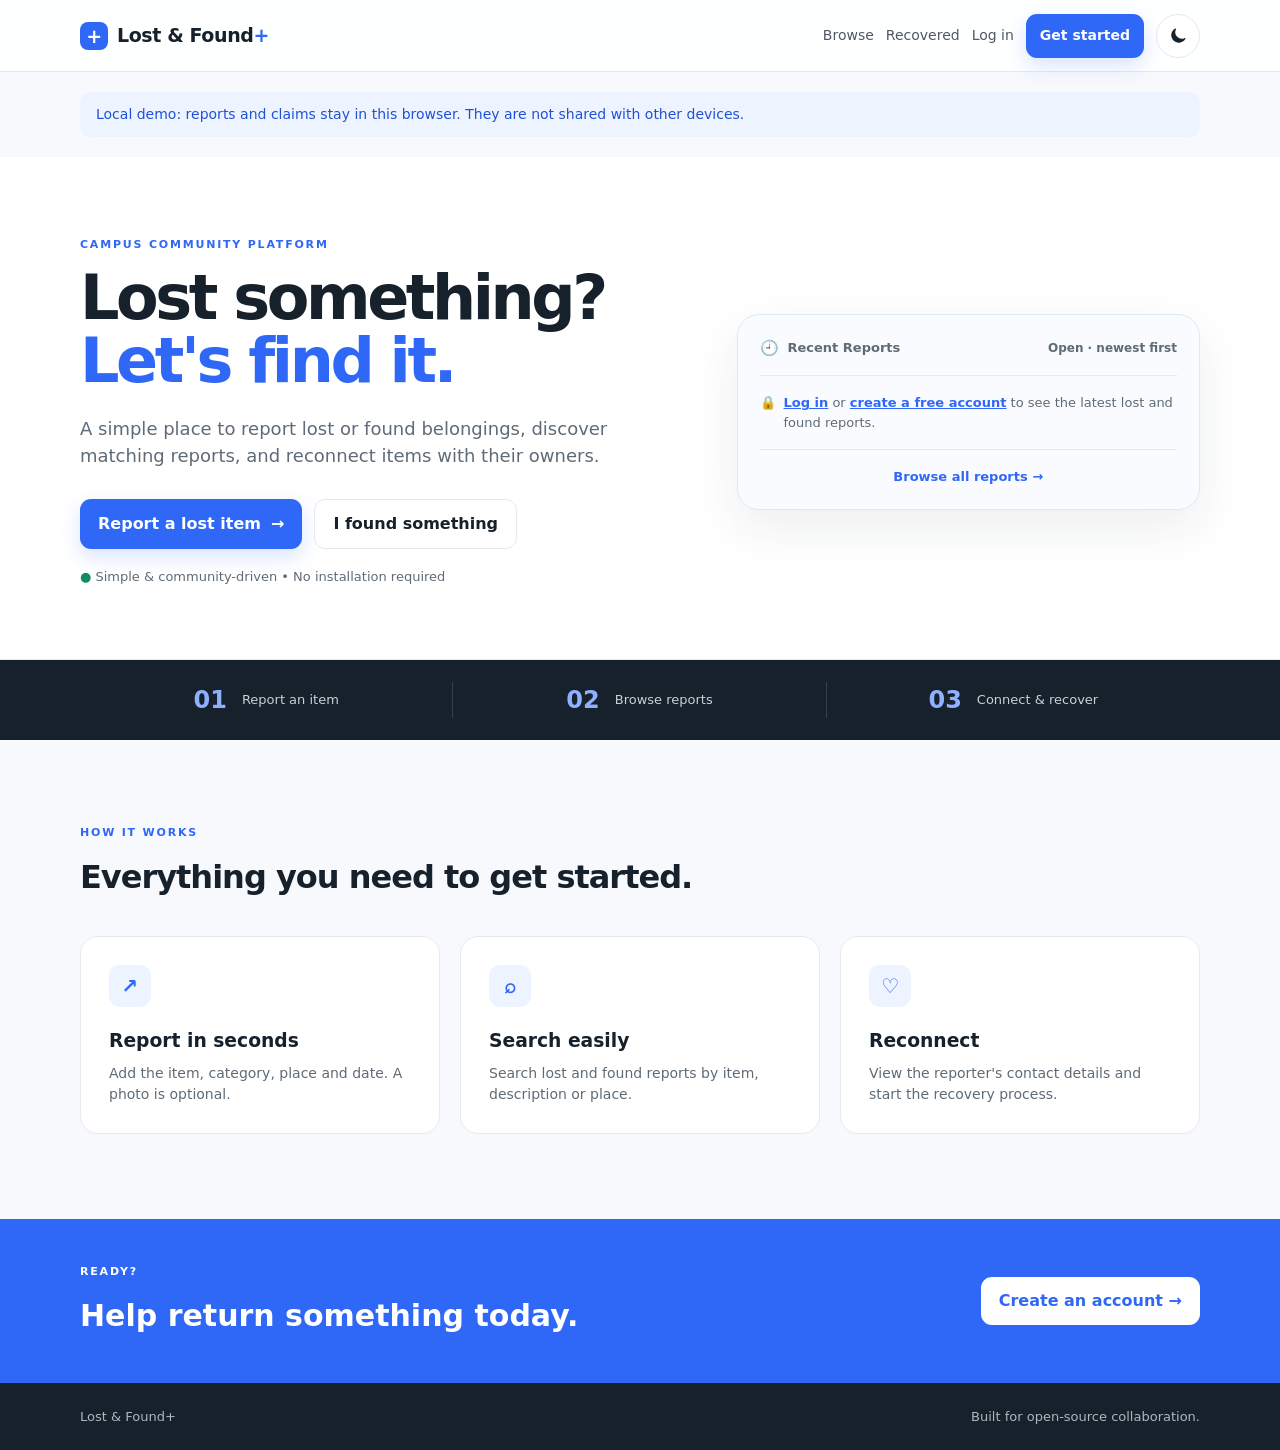
==== commit 46015e53: "Merge 5d6e65c94208e80271cda495bece01df7501b43b into e5e53e29a894277f62ca65e965e19d962e7938b2" ====
--- a/Lost-and-Found/index.html
+++ b/Lost-and-Found/index.html
@@ -2,28 +2,28 @@
 <html lang="en">
 <head>
 <meta charset="UTF-8"><meta name="viewport" content="width=device-width, initial-scale=1.0">
-<title>Lost & Found+ | Find what matters</title><link rel="stylesheet" href="style.css">
+<title>Lost & Found+ | Find what matters</title><link rel="stylesheet" href="style.css"><script src="script.js"></script>
 </head>
-<body>
+<body><a class="skip-link" href="#main-content">Skip to main content</a>
 <header class="site-header"><div class="container nav">
 <a class="brand" href="index.html"><span class="brand-mark">+</span><span>Lost & Found<span class="brand-plus">+</span></span></a>
-<nav><a href="items.html">Browse</a><a href="login.html" class="nav-login">Log in</a><a href="register.html" class="btn btn-primary btn-sm">Get started</a></nav>
+<nav><a href="items.html">Browse</a><a href="recovered.html">Recovered</a><a href="my-reports.html" class="nav-member" hidden>My reports</a><a class="nav-member" href="claims.html" hidden>Claims<span class="nav-badge" data-claims-badge hidden></span></a><a href="dashboard.html" class="nav-member" hidden>Dashboard</a><button id="logoutBtn" type="button" class="btn btn-secondary btn-sm nav-member" hidden>Log out</button><a href="login.html" class="nav-guest">Log in</a><a href="register.html" class="btn btn-primary btn-sm nav-guest">Get started</a></nav>
 </div></header>
-<main>
+<main id="main-content" tabindex="-1"><p class="local-notice">Local demo: reports and claims stay in this browser. They are not shared with other devices.</p>
 <section class="hero"><div class="container hero-grid">
 <div><span class="eyebrow">CAMPUS COMMUNITY PLATFORM</span><h1>Lost something?<br><span>Let's find it.</span></h1>
 <p class="hero-copy">A simple place to report lost or found belongings, discover matching reports, and reconnect items with their owners.</p>
 <div class="hero-actions"><a href="report.html?type=lost" class="btn btn-primary">Report a lost item <span>→</span></a><a href="report.html?type=found" class="btn btn-secondary">I found something</a></div>
 <div class="trust-row"><span>●</span> Simple & community-driven <span>•</span> No installation required</div></div>
-<div class="hero-card"><div class="hero-card-top"><span class="status-dot"></span><span>Live Lost Alerts</span><span class="live">LIVE</span></div>
-<div id="heroActivityList"></div>
+<div class="hero-card"><div class="hero-card-top"><span class="hero-card-icon" aria-hidden="true">🕘</span><span>Recent Reports</span><span class="hero-card-note">Open · newest first</span></div>
+<div id="homeRecent" aria-live="polite"><p class="mini-empty">Loading recent reports…</p></div>
 <a href="items.html" class="view-all">Browse all reports →</a></div>
 </div></section>
 <section class="stats-strip"><div class="container stats"><div><strong>01</strong><span>Report an item</span></div><div><strong>02</strong><span>Browse reports</span></div><div><strong>03</strong><span>Connect & recover</span></div></div></section>
 <section class="features container"><div class="section-heading"><span class="eyebrow">HOW IT WORKS</span><h2>Everything you need to get started.</h2></div>
-<div class="feature-grid"><article><div class="icon-box">↗</div><h3>Report in seconds</h3><p>Add the item details, location, date and your own photo.</p></article><article><div class="icon-box">⌕</div><h3>Search easily</h3><p>Search lost and found reports by item, description or place.</p></article><article><div class="icon-box">♡</div><h3>Reconnect</h3><p>View the reporter's contact details and start the recovery process.</p></article></div></section>
-<section class="cta"><div class="container cta-inner"><div><span class="eyebrow">READY?</span><h2>Help return something today.</h2></div><a href="register.html" class="btn btn-light">Create an account →</a></div></section>
+<div class="feature-grid"><article><div class="icon-box">↗</div><h3>Report in seconds</h3><p>Add the item, category, place and date. A photo is optional.</p></article><article><div class="icon-box">⌕</div><h3>Search easily</h3><p>Search lost and found reports by item, description or place.</p></article><article><div class="icon-box">♡</div><h3>Reconnect</h3><p>View the reporter's contact details and start the recovery process.</p></article></div></section>
+<section class="cta"><div class="container cta-inner"><div><span class="eyebrow">READY?</span><h2>Help return something today.</h2></div><a href="register.html" class="btn btn-light nav-guest">Create an account →</a><a href="report.html?type=found" class="btn btn-light nav-member" hidden>Report a found item →</a></div></section>
 </main>
 <footer><div class="container footer"><span>Lost & Found+</span><span>Built for open-source collaboration.</span></div></footer>
-<script src="script.js?v=3"></script>
+
 </body></html>
--- a/Lost-and-Found/style.css
+++ b/Lost-and-Found/style.css
@@ -1,411 +1,361 @@
-:root{--ink:#17212b;--muted:#69747e;--blue:#2f67f6;--blue-dark:#2051d4;--blue-soft:#eef4ff;--green:#0f8b68;--green-soft:#e9f8f2;--red:#d84a4a;--red-soft:#fff0f0;--line:#e6e9ee;--bg:#f7f9fc;--white:#fff;--shadow:0 18px 50px rgba(28,42,60,.08);--radius:18px}*{box-sizing:border-box}body{margin:0;font-family:Inter,ui-sans-serif,system-ui,-apple-system,BlinkMacSystemFont,"Segoe UI",sans-serif;color:var(--ink);background:var(--bg);line-height:1.5}a{text-decoration:none;color:inherit}button,input,textarea,select{font:inherit}.container{width:min(1120px,calc(100% - 40px));margin:auto}.site-header{height:72px;background:rgba(255,255,255,.94);border-bottom:1px solid var(--line);display:flex;align-items:center}.nav{display:flex;align-items:center;justify-content:space-between}.brand{display:flex;align-items:center;gap:9px;font-size:19px;font-weight:800;letter-spacing:-.4px}.brand-mark{width:28px;height:28px;border-radius:8px;background:var(--blue);color:#fff;display:grid;place-items:center;font-weight:800}.brand-plus{color:var(--blue)}nav{display:flex;align-items:center;gap:28px;font-size:14px;color:#4e5965}nav a:hover,nav a.active{color:var(--blue)}.btn{border:0;border-radius:11px;padding:12px 18px;font-weight:750;cursor:pointer;display:inline-flex;align-items:center;justify-content:center;gap:10px;transition:.18s ease}.btn:hover{transform:translateY(-1px)}.btn-primary{background:var(--blue);color:white;box-shadow:0 8px 20px rgba(47,103,246,.18)}.btn-primary:hover{background:var(--blue-dark)}.btn-secondary{background:#fff;color:var(--ink);border:1px solid var(--line)}.btn-light{background:#fff;color:var(--blue)}.btn-sm{padding:9px 14px}.full{width:100%}.text-link{color:var(--blue);font-weight:700;font-size:14px}.hero{background:#fff;border-bottom:1px solid var(--line);padding:80px 0 72px}.hero-grid{display:grid;grid-template-columns:1.1fr .9fr;gap:90px;align-items:center}.eyebrow{display:block;color:var(--blue);font-size:11px;font-weight:850;letter-spacing:1.8px;margin-bottom:12px}.hero h1{font-size:62px;line-height:1.03;letter-spacing:-3.4px;margin:0 0 22px}.hero h1 span{color:var(--blue)}.hero-copy{font-size:18px;color:var(--muted);max-width:590px}.hero-actions{display:flex;gap:12px;margin:30px 0 18px;flex-wrap:wrap}.trust-row{font-size:12px;color:#87919b}.trust-row span:first-child{color:var(--green)}.hero-card{background:#f9fbff;border:1px solid #dfe8fb;border-radius:22px;padding:22px;box-shadow:var(--shadow)}.hero-card-top{display:flex;gap:9px;align-items:center;color:#65717d;font-size:12px;font-weight:700;border-bottom:1px solid var(--line);padding-bottom:16px}.status-dot{width:8px;height:8px;background:#26ae82;border-radius:50%}.live{margin-left:auto;color:var(--green);font-size:10px}.mini-item{display:flex;align-items:center;gap:13px;padding:17px 0;border-bottom:1px solid var(--line)}.mini-photo{width:46px;height:46px;border-radius:12px;background:#fff;display:grid;place-items:center;font-size:22px;overflow:hidden}.mini-photo img{width:100%;height:100%;object-fit:cover;border-radius:12px}.mini-item div:nth-child(2){flex:1}.mini-item strong{display:block;font-size:14px}.mini-item small{color:#8a949e;font-size:11px}.pill{font-size:9px;font-weight:850;letter-spacing:.8px;padding:5px 8px;border-radius:6px}.pill.lost{background:var(--red-soft);color:var(--red)}.pill.found{background:var(--green-soft);color:var(--green)}.view-all{display:block;text-align:center;padding-top:17px;color:var(--blue);font-size:13px;font-weight:750}.stats-strip{background:#17212b;color:#fff}.stats{display:grid;grid-template-columns:repeat(3,1fr);padding:22px 0}.stats div{display:flex;gap:15px;align-items:center;justify-content:center;border-right:1px solid #34404b}.stats div:last-child{border:0}.stats strong{font-size:24px;color:#8fb0ff}.stats span{font-size:12px;color:#b9c1c8}.features{padding:85px 0}.section-heading h2{font-size:32px;letter-spacing:-1px;margin:0}.feature-grid{display:grid;grid-template-columns:repeat(3,1fr);gap:20px;margin-top:35px}.feature-grid article{background:#fff;border:1px solid var(--line);padding:28px;border-radius:var(--radius)}.icon-box{width:42px;height:42px;background:var(--blue-soft);color:var(--blue);display:grid;place-items:center;border-radius:11px;font-weight:800;font-size:20px}.feature-grid h3{margin:20px 0 8px}.feature-grid p{margin:0;color:var(--muted);font-size:14px}.cta{background:var(--blue);color:#fff;padding:45px 0}.cta-inner{display:flex;align-items:center;justify-content:space-between}.cta .eyebrow{color:#bcd0ff}.cta h2{margin:0;font-size:30px}.cta .btn-light{box-shadow:none}footer{background:#17212b;color:#aeb7bf}.footer{display:flex;justify-content:space-between;padding:24px 0;font-size:12px}.auth-page{background:#f4f7fb}.auth-main{min-height:calc(100vh - 72px);display:grid;place-items:center;padding:40px 20px}.auth-card{background:#fff;border:1px solid var(--line);border-radius:22px;width:min(430px,100%);padding:38px;box-shadow:var(--shadow)}.auth-icon{width:42px;height:42px;border-radius:12px;background:var(--blue);color:#fff;display:grid;place-items:center;font-weight:900;font-size:20px;margin-bottom:25px}.auth-card h1{font-size:30px;letter-spacing:-1px;margin:0 0 5px}.muted{color:var(--muted)}.auth-card form{margin-top:26px}.auth-switch{text-align:center;font-size:13px;color:var(--muted)}.auth-switch a{color:var(--blue);font-weight:700}label{display:block;font-size:13px;font-weight:700;margin-bottom:18px}input,textarea,select{display:block;width:100%;margin-top:7px;border:1px solid #dfe3e8;border-radius:10px;background:#fff;padding:12px 13px;color:var(--ink);outline:none}input:focus,textarea:focus,select:focus{border-color:var(--blue);box-shadow:0 0 0 3px rgba(47,103,246,.08)}textarea{resize:vertical}.form-message{font-size:13px;color:var(--red);min-height:18px;margin:8px 0}.form-message.show{display:block}.app-main{padding:48px 0 80px}.welcome{display:flex;justify-content:space-between;align-items:center;margin-bottom:32px}.welcome h1,.page-heading h1,.form-heading h1{font-size:38px;letter-spacing:-1.5px;margin:0}.avatar{width:48px;height:48px;border-radius:50%;background:var(--blue);color:#fff;display:grid;place-items:center;font-weight:800}.action-grid{display:grid;grid-template-columns:1fr 1fr;gap:18px}.action-card{border-radius:18px;padding:27px;display:grid;grid-template-columns:auto 1fr auto;gap:18px;align-items:center;color:#fff;min-height:145px}.lost-action{background:#273a66}.found-action{background:#176c5a}.action-icon{width:45px;height:45px;border-radius:13px;background:rgba(255,255,255,.13);display:grid;place-items:center;font-size:22px}.action-card small{font-size:9px;letter-spacing:1.4px;opacity:.75}.action-card h2{margin:3px 0;font-size:23px}.action-card p{margin:0;opacity:.75;font-size:12px}.action-card>b{font-size:22px}.stat-grid{display:grid;grid-template-columns:repeat(4,1fr);gap:15px;margin:22px 0 50px}.stat-card{background:#fff;border:1px solid var(--line);border-radius:15px;padding:19px}.stat-card span{display:block;color:var(--muted);font-size:11px}.stat-card strong{display:block;font-size:28px;margin-top:4px}.section-heading.compact{display:flex;justify-content:space-between;align-items:end;margin-bottom:20px}.item-grid{display:grid;grid-template-columns:repeat(3,1fr);gap:18px}.item-card{background:#fff;border:1px solid var(--line);border-radius:17px;overflow:hidden;box-shadow:0 5px 20px rgba(28,42,60,.03)}.item-image{height:185px;background:#eef2f7;position:relative;display:grid;place-items:center;font-size:35px;color:#a6b0ba;overflow:hidden}.item-image img{width:100%;height:100%;object-fit:cover}.item-image .pill{position:absolute;top:12px;left:12px}.item-body{padding:18px}.item-meta{font-size:10px;color:#8a949e;display:flex;gap:7px;margin-bottom:7px}.item-body h3{font-size:17px;margin:0 0 5px}.item-body p{color:var(--muted);font-size:12px;display:-webkit-box;-webkit-line-clamp:2;-webkit-box-orient:vertical;overflow:hidden;margin:0}.card-bottom{display:flex;justify-content:space-between;align-items:center;border-top:1px solid var(--line);margin-top:16px;padding-top:13px}.card-bottom a{font-size:11px;color:var(--blue);font-weight:750}.status{font-size:9px;text-transform:uppercase;letter-spacing:.7px;font-weight:800;color:#78838d}.status.recovered{color:var(--green)}.status.active{color:var(--blue)}.manage-actions{display:flex;gap:6px;margin-top:12px}.manage-actions button{border:1px solid var(--line);background:#fff;border-radius:7px;padding:6px 8px;font-size:10px;cursor:pointer}.page-heading{display:flex;justify-content:space-between;align-items:end;margin-bottom:28px}.search-panel{display:grid;grid-template-columns:1fr 180px auto;gap:10px;background:#fff;border:1px solid var(--line);padding:12px;border-radius:15px;margin-bottom:18px}.search-input{display:flex;align-items:center;gap:10px}.search-input span{font-size:22px;color:#7d8790}.search-input input{margin:0;border:0;padding:9px;box-shadow:none}.search-panel select{margin:0}.results-count{font-size:11px;color:var(--muted);margin:18px 2px}.empty-state{grid-column:1/-1;text-align:center;background:#fff;border:1px dashed #ccd3db;border-radius:18px;padding:55px 20px;color:var(--muted)}.empty-state>div{font-size:30px;color:var(--blue)}.empty-state h3{color:var(--ink);margin:10px 0 4px}.form-main{padding:48px 0 80px}.form-heading{margin-bottom:28px}.back-link{font-size:12px;color:var(--blue);font-weight:700;display:inline-block;margin-bottom:20px}.report-layout{display:grid;grid-template-columns:1.2fr .8fr;gap:20px}.form-panel{background:#fff;border:1px solid var(--line);border-radius:18px;padding:27px}.panel-title{display:flex;gap:12px;align-items:center;margin-bottom:25px}.panel-title span{color:var(--blue);font-size:11px;font-weight:850}.panel-title h2{font-size:17px;margin:0}.two-col{display:grid;grid-template-columns:1fr 1fr;gap:15px}.upload-box{border:2px dashed #d9dfe7;border-radius:14px;cursor:pointer;margin:0}.upload-box input{display:none}.upload-preview{min-height:260px;display:grid;place-items:center;align-content:center;text-align:center;padding:20px;color:#8b96a0}.upload-preview strong{display:block;color:var(--ink);margin-top:8px}.upload-preview small{display:block;font-size:10px}.upload-preview img{width:100%;height:260px;object-fit:contain;border-radius:10px}.upload-icon{font-size:27px;color:var(--blue)}.form-note{font-size:10px;color:#9099a2;text-align:center}.detail-main{padding:45px 0 80px}.detail-grid{display:grid;grid-template-columns:1fr 1fr;gap:45px;background:#fff;border:1px solid var(--line);border-radius:22px;padding:25px}.detail-photo{height:520px;background:#eef2f7;border-radius:15px;display:grid;place-items:center;overflow:hidden;font-size:45px;color:#a5afb9}.detail-photo img{width:100%;height:100%;object-fit:contain}.detail-info{padding:25px 20px}.detail-top{display:flex;gap:10px;align-items:center}.detail-info h1{font-size:42px;letter-spacing:-2px;margin:18px 0 10px}.detail-description{color:var(--muted);font-size:15px;line-height:1.7}.detail-facts{display:grid;grid-template-columns:repeat(3,1fr);border-top:1px solid var(--line);border-bottom:1px solid var(--line);padding:20px 0;margin:25px 0}.detail-facts small,.contact-box small{display:block;color:#8b949d;font-size:9px;letter-spacing:1px;font-weight:800}.detail-facts strong{font-size:13px;display:block;margin-top:4px}.contact-box{background:#f7f9fc;border-radius:13px;padding:16px;display:flex;justify-content:space-between;align-items:center;gap:10px;margin-bottom:12px}.contact-box strong{font-size:12px;display:block;margin-top:3px}.contact-box .btn{white-space:nowrap;font-size:11px}.detail-info .full{margin-top:10px}@media(max-width:850px){.hero-grid,.report-layout,.detail-grid{grid-template-columns:1fr}.hero{padding:55px 0}.hero h1{font-size:47px}.hero-grid{gap:40px}.item-grid{grid-template-columns:repeat(2,1fr)}.feature-grid{grid-template-columns:1fr}.detail-photo{height:350px}.search-panel{grid-template-columns:1fr}.page-heading{align-items:start;gap:20px}.stats{grid-template-columns:1fr}.stats div{border-right:0;border-bottom:1px solid #34404b;padding:10px}.stat-grid{grid-template-columns:repeat(2,1fr)}}@media(max-width:600px){.container{width:min(100% - 28px,1120px)}.site-header{height:auto;min-height:66px}.nav{padding:10px 0}.nav nav{gap:10px}.nav nav>a:not(.active){display:none}.nav-login{display:inline!important}.hero h1{font-size:42px;letter-spacing:-2px}.hero-copy{font-size:16px}.hero-actions .btn{width:100%}.stats-strip .stats{display:none}.cta-inner,.footer{display:block}.cta .btn{margin-top:20px}.action-grid{grid-template-columns:1fr}.item-grid{grid-template-columns:1fr}.welcome{align-items:start}.welcome h1{font-size:30px}.page-heading{display:block}.page-heading .btn{margin-top:15px}.two-col{grid-template-columns:1fr}.form-panel{padding:20px}.detail-grid{padding:12px;gap:10px}.detail-info{padding:15px 8px}.detail-info h1{font-size:32px}.detail-facts{grid-template-columns:1fr;gap:14px}.contact-box{display:block}.contact-box .btn{width:100%;margin-top:12px}.auth-card{padding:28px 22px}}.file-placeholder{flex-direction:column;gap:6px;padding:20px;text-align:center}.file-placeholder strong{font-size:12px;color:#53606b;max-width:90%;overflow:hidden;text-overflow:ellipsis;white-space:nowrap}.file-placeholder small{font-size:10px;color:#8a949e}.file-detail{display:flex;flex-direction:column;align-items:center;justify-content:center;gap:10px;text-align:center;padding:30px}.file-detail>div{font-size:58px}.file-detail strong{max-width:90%;word-break:break-word}.file-detail small{color:var(--muted)}.upload-preview small{margin-top:5px}.btn:disabled{opacity:.65;cursor:not-allowed;transform:none}@media print{.site-header,footer,.back-link,.manage-actions,.search-panel,button{display:none!important}.detail-grid{border:1px solid #000;box-shadow:none;page-break-inside:avoid}.detail-photo{height:300px}}
-
-/* ==========================================================================
-   ENHANCED FEATURES: CLAIMS, CHAT, POSTER, IMAGE MATCH & NOTIFICATIONS
-   ========================================================================== */
-
-/* Status and Badges */
-.status.claimed, .status.recovered { color: var(--green); }
-.status.closed { color: var(--muted); }
-.pill.claimed { background: var(--green-soft); color: var(--green); }
-.pill.recovered { background: var(--green-soft); color: var(--green); }
-.pill.closed { background: #eee; color: #666; }
-
-.status-banner {
-  background: var(--green-soft);
-  border: 1px solid rgba(15, 139, 104, 0.25);
-  border-radius: 12px;
-  padding: 14px 18px;
-  margin: 16px 0;
-  display: flex;
-  align-items: center;
-  gap: 12px;
-  color: var(--green);
-  font-size: 13px;
-  font-weight: 700;
+:root{--ink:#17212b;--muted:#5f6b76;--blue:#2f67f6;--blue-dark:#2051d4;--blue-soft:#eef4ff;--green:#0f8b68;--green-soft:#e9f8f2;--red:#d84a4a;--red-soft:#fff0f0;--line:#e6e9ee;--bg:#f7f9fc;--white:#fff;--shadow:0 18px 50px rgba(28,42,60,.08);--radius:18px;--surface:#fff;--surface-2:#f7f9fc;--surface-3:#eef2f7;--header-bg:rgba(255,255,255,.94);--nav-ink:#4e5965;--hero-card:#f9fbff;--hero-card-line:#dfe8fb;--input-line:#dfe3e8;--dashed:#ccd3db;--placeholder-ink:#a6b0ba;--mark:#fff1a8;--card-shadow:0 5px 20px rgba(28,42,60,.03)}*{box-sizing:border-box}body{margin:0;font-family:ui-sans-serif,system-ui,-apple-system,BlinkMacSystemFont,"Segoe UI",sans-serif;color:var(--ink);background:var(--bg);line-height:1.5}a{text-decoration:none;color:inherit}button,input,textarea,select{font:inherit}.container{width:min(1120px,calc(100% - 40px));margin:auto}.site-header{height:72px;background:var(--header-bg);border-bottom:1px solid var(--line);display:flex;align-items:center}.nav{display:flex;align-items:center;justify-content:space-between}.brand{display:flex;align-items:center;gap:9px;font-size:19px;font-weight:800;letter-spacing:-.4px}.brand-mark{width:28px;height:28px;border-radius:8px;background:var(--blue);color:#fff;display:grid;place-items:center;font-weight:800}.brand-plus{color:var(--blue)}nav{display:flex;align-items:center;gap:28px;font-size:14px;color:var(--nav-ink)}nav a:hover,nav a.active{color:var(--blue)}.btn{border:0;border-radius:11px;padding:12px 18px;font-weight:750;cursor:pointer;display:inline-flex;align-items:center;justify-content:center;gap:10px;transition:.18s ease}.btn:hover{transform:translateY(-1px)}.btn-primary{background:var(--blue);color:white;box-shadow:0 8px 20px rgba(47,103,246,.18)}.btn-primary:hover{background:var(--blue-dark)}.btn-secondary{background:var(--surface);color:var(--ink);border:1px solid var(--line)}.btn-light{background:#fff;color:var(--blue)}.btn-sm{padding:9px 14px}.full{width:100%}.text-link{color:var(--blue);font-weight:700;font-size:14px}.hero{background:var(--surface);border-bottom:1px solid var(--line);padding:80px 0 72px}.hero-grid{display:grid;grid-template-columns:1.1fr .9fr;gap:90px;align-items:center}.eyebrow{display:block;color:var(--blue);font-size:11px;font-weight:850;letter-spacing:1.8px;margin-bottom:12px}.hero h1{font-size:62px;line-height:1.03;letter-spacing:-3.4px;margin:0 0 22px}.hero h1 span{color:var(--blue)}.hero-copy{font-size:18px;color:var(--muted);max-width:590px}.hero-actions{display:flex;gap:12px;margin:30px 0 18px;flex-wrap:wrap}.trust-row{font-size:13px;color:var(--muted)}.trust-row span:first-child{color:var(--green)}.hero-card{background:var(--hero-card);border:1px solid var(--hero-card-line);border-radius:22px;padding:22px;box-shadow:var(--shadow)}.hero-card-top{display:flex;gap:9px;align-items:center;color:var(--muted);font-size:13px;font-weight:700;border-bottom:1px solid var(--line);padding-bottom:16px}.status-dot{width:8px;height:8px;background:#26ae82;border-radius:50%}.mini-item{display:flex;align-items:center;gap:13px;padding:17px 0;border-bottom:1px solid var(--line)}.mini-photo{width:46px;height:46px;border-radius:12px;background:var(--surface);display:grid;place-items:center;font-size:22px}.mini-item div:nth-child(2){flex:1;min-width:0}.mini-item strong{display:block;font-size:14px;overflow-wrap:anywhere}.mini-item small{color:var(--muted);font-size:12px}.pill{font-size:11px;font-weight:850;letter-spacing:.8px;padding:5px 8px;border-radius:6px}.pill.lost{background:var(--red-soft);color:var(--red)}.pill.found{background:var(--green-soft);color:var(--green)}.view-all{display:block;text-align:center;padding-top:17px;color:var(--blue);font-size:13px;font-weight:750}.stats-strip{background:#17212b;color:#fff}.stats{display:grid;grid-template-columns:repeat(3,1fr);padding:22px 0}.stats div{display:flex;gap:15px;align-items:center;justify-content:center;border-right:1px solid #34404b}.stats div:last-child{border:0}.stats strong{font-size:24px;color:#8fb0ff}.stats span{font-size:13px;color:#c9d0d6}.features{padding:85px 0}.section-heading h2{font-size:32px;letter-spacing:-1px;margin:0}.feature-grid{display:grid;grid-template-columns:repeat(3,1fr);gap:20px;margin-top:35px}.feature-grid article{background:var(--surface);border:1px solid var(--line);padding:28px;border-radius:var(--radius)}.icon-box{width:42px;height:42px;background:var(--blue-soft);color:var(--blue);display:grid;place-items:center;border-radius:11px;font-weight:800;font-size:20px}.feature-grid h3{margin:20px 0 8px}.feature-grid p{margin:0;color:var(--muted);font-size:14px}.cta{background:var(--blue);color:#fff;padding:45px 0}.cta-inner{display:flex;align-items:center;justify-content:space-between}.cta .eyebrow{color:#bcd0ff}.cta h2{margin:0;font-size:30px}.cta .btn-light{box-shadow:none}footer{background:#17212b;color:#aeb7bf}.footer{display:flex;justify-content:space-between;padding:24px 0;font-size:13px}.auth-page{background:var(--bg)}.auth-main{min-height:calc(100vh - 72px);display:grid;place-items:center;padding:40px 20px}.auth-card{background:var(--surface);border:1px solid var(--line);border-radius:22px;width:min(430px,100%);padding:38px;box-shadow:var(--shadow)}.auth-icon{width:42px;height:42px;border-radius:12px;background:var(--blue);color:#fff;display:grid;place-items:center;font-weight:900;font-size:20px;margin-bottom:25px}.auth-card h1{font-size:30px;letter-spacing:-1px;margin:0 0 5px}.muted{color:var(--muted)}.auth-card form{margin-top:26px}.auth-switch{text-align:center;font-size:13px;color:var(--muted)}.auth-switch a{color:var(--blue);font-weight:700}label{display:block;font-size:13px;font-weight:700;margin-bottom:18px}input,textarea,select{display:block;width:100%;margin-top:7px;border:1px solid var(--input-line);border-radius:10px;background:var(--surface);padding:12px 13px;color:var(--ink);outline:none}input:focus,textarea:focus,select:focus{border-color:var(--blue);box-shadow:0 0 0 3px rgba(47,103,246,.08)}textarea{resize:vertical}.form-message{font-size:13px;color:var(--red);min-height:18px;margin:8px 0}.form-message.show{display:block}.app-main{padding:48px 0 80px}.welcome{display:flex;justify-content:space-between;align-items:center;margin-bottom:32px}.welcome h1,.page-heading h1,.form-heading h1{font-size:38px;letter-spacing:-1.5px;margin:0}.avatar{width:48px;height:48px;border-radius:50%;background:var(--blue);color:#fff;display:grid;place-items:center;font-weight:800}.action-grid{display:grid;grid-template-columns:1fr 1fr;gap:18px}.action-card{border-radius:18px;padding:27px;display:grid;grid-template-columns:auto 1fr auto;gap:18px;align-items:center;color:#fff;min-height:145px}.lost-action{background:#273a66}.found-action{background:#176c5a}.action-icon{width:45px;height:45px;border-radius:13px;background:rgba(255,255,255,.13);display:grid;place-items:center;font-size:22px}.action-card small{font-size:11px;letter-spacing:1.4px;opacity:.85}.action-card h2{margin:3px 0;font-size:23px}.action-card p{margin:0;opacity:.85;font-size:13px}.action-card>b{font-size:22px}.stat-grid{display:grid;grid-template-columns:repeat(4,1fr);gap:15px;margin:22px 0 50px}.stat-card{background:var(--surface);border:1px solid var(--line);border-radius:15px;padding:19px}.stat-card span{display:block;color:var(--muted);font-size:13px}.stat-card strong{display:block;font-size:28px;margin-top:4px}.section-heading.compact{display:flex;justify-content:space-between;align-items:end;margin-bottom:20px}.item-grid{display:grid;grid-template-columns:repeat(3,1fr);gap:18px}.item-card{background:var(--surface);border:1px solid var(--line);border-radius:17px;overflow:hidden;box-shadow:var(--card-shadow);display:flex;flex-direction:column;transition:transform .18s ease,box-shadow .18s ease}.item-card:hover{transform:translateY(-2px);box-shadow:var(--shadow)}.item-image{height:185px;background:var(--surface-3);position:relative;display:grid;place-items:center;font-size:35px;color:var(--placeholder-ink);overflow:hidden}.item-image img{width:100%;height:100%;object-fit:cover}.item-image .pill{position:absolute;top:12px;left:12px}.item-body{padding:18px}.item-body h3{font-size:17px;margin:0 0 5px;overflow-wrap:anywhere}.item-body p{color:var(--muted);font-size:13px;overflow-wrap:anywhere;display:-webkit-box;-webkit-line-clamp:2;-webkit-box-orient:vertical;overflow:hidden;margin:0}.card-bottom{display:flex;justify-content:space-between;align-items:center;border-top:1px solid var(--line);margin-top:16px;padding-top:13px}.card-bottom a{font-size:13px;color:var(--blue);font-weight:750}.manage-actions{display:flex;flex-wrap:wrap;gap:6px;margin-top:12px}.manage-actions button{border:1px solid var(--line);background:var(--surface);color:var(--ink);border-radius:7px;padding:7px 10px;font-size:12px;cursor:pointer}.manage-actions button:disabled{cursor:default;color:var(--green);background:var(--green-soft);border-color:transparent;font-weight:700}.page-heading{display:flex;justify-content:space-between;align-items:end;margin-bottom:28px}.search-panel{display:grid;grid-template-columns:minmax(200px,2fr) repeat(3,minmax(130px,1fr)) auto;align-items:end;gap:10px;background:var(--surface);border:1px solid var(--line);padding:12px;border-radius:15px;margin-bottom:18px}.search-input{display:flex;align-items:center;gap:10px}.search-input span{font-size:22px;color:var(--muted)}.search-input input{margin:0;border:0;padding:9px;box-shadow:none}.search-panel select{margin:0}.search-field label{margin:0 0 4px 2px;font-size:12px;color:var(--muted)}.results-count{font-size:13px;color:var(--muted);margin:18px 2px}.empty-state{grid-column:1/-1;text-align:center;background:var(--surface);border:1px dashed var(--dashed);border-radius:18px;padding:55px 20px;color:var(--muted)}.empty-state>div{font-size:30px;color:var(--blue)}.empty-state h3{color:var(--ink);margin:10px 0 4px}.form-main{padding:48px 0 80px}.form-heading{margin-bottom:28px}.back-link{font-size:13px;color:var(--blue);font-weight:700;display:inline-block;margin-bottom:20px}.report-layout{display:grid;grid-template-columns:1.2fr .8fr;gap:20px}.form-panel{background:var(--surface);border:1px solid var(--line);border-radius:18px;padding:27px}.panel-title{display:flex;gap:12px;align-items:center;margin-bottom:25px}.panel-title span{color:var(--blue);font-size:12px;font-weight:850}.panel-title h2{font-size:17px;margin:0}.two-col{display:grid;grid-template-columns:1fr 1fr;gap:15px}.upload-box{border:2px dashed var(--dashed);border-radius:14px;cursor:pointer;margin:0}.upload-box input{display:none}.upload-preview{min-height:260px;display:grid;place-items:center;align-content:center;text-align:center;padding:20px;color:var(--muted);overflow-wrap:anywhere}.upload-preview strong{display:block;color:var(--ink);margin-top:8px}.upload-preview small{display:block;font-size:12px}.upload-preview img{width:100%;height:260px;object-fit:contain;border-radius:10px}.upload-icon{font-size:27px;color:var(--blue)}.form-note{font-size:12px;color:var(--muted);text-align:center}.detail-main{padding:45px 0 80px}.detail-grid{display:grid;grid-template-columns:1fr 1fr;gap:45px;background:var(--surface);border:1px solid var(--line);border-radius:22px;padding:25px}.detail-photo{height:520px;background:var(--surface-3);border-radius:15px;display:grid;place-items:center;overflow:hidden;font-size:45px;color:var(--placeholder-ink)}.detail-photo img{width:100%;height:100%;object-fit:contain}.detail-info{padding:25px 20px}.detail-top{display:flex;gap:10px;align-items:center}.detail-info h1{font-size:42px;letter-spacing:-2px;margin:18px 0 10px;overflow-wrap:anywhere}.detail-description{color:var(--muted);font-size:15px;line-height:1.7;overflow-wrap:anywhere}.detail-facts{display:grid;grid-template-columns:repeat(3,1fr);border-top:1px solid var(--line);border-bottom:1px solid var(--line);padding:20px 0;margin:25px 0}.detail-facts small,.contact-box small{display:block;color:var(--muted);font-size:11px;letter-spacing:1px;font-weight:800}.detail-facts strong{font-size:14px;display:block;margin-top:4px;overflow-wrap:anywhere}.contact-box{background:var(--surface-2);border-radius:13px;padding:16px;display:flex;justify-content:space-between;align-items:center;gap:10px;margin-bottom:12px}.contact-box strong{font-size:14px;display:block;margin-top:3px;overflow-wrap:anywhere}.contact-box .btn{white-space:nowrap;font-size:13px}.detail-info .full{margin-top:10px}@media(max-width:850px){.hero-grid,.report-layout,.detail-grid{grid-template-columns:1fr}.hero{padding:55px 0}.hero h1{font-size:47px}.hero-grid{gap:40px}.item-grid{grid-template-columns:repeat(2,1fr)}.feature-grid{grid-template-columns:1fr}.detail-photo{height:350px}.search-panel{grid-template-columns:1fr}.page-heading{align-items:start;gap:20px}.stats{grid-template-columns:1fr}.stats div{border-right:0;border-bottom:1px solid #34404b;padding:10px}.stat-grid{grid-template-columns:repeat(2,1fr)}}@media(max-width:600px){.container{width:min(100% - 28px,1120px)}.site-header{height:auto;min-height:66px}.nav{padding:10px 0;flex-wrap:wrap;gap:8px 16px}.nav nav{gap:6px 14px;flex-wrap:wrap}.hero h1{font-size:42px;letter-spacing:-2px}.hero-copy{font-size:16px}.hero-actions .btn{width:100%}.stats-strip .stats{display:none}.cta-inner,.footer{display:block}.cta .btn{margin-top:20px}.action-grid{grid-template-columns:1fr}.item-grid{grid-template-columns:1fr}.welcome{align-items:start}.welcome h1{font-size:30px}.page-heading{display:block}.page-heading .btn{margin-top:15px}.two-col{grid-template-columns:1fr}.form-panel{padding:20px}.detail-grid{padding:12px;gap:10px}.detail-info{padding:15px 8px}.detail-info h1{font-size:32px}.detail-facts{grid-template-columns:1fr;gap:14px}.contact-box{display:block}.contact-box .btn{width:100%;margin-top:12px}.auth-card{padding:28px 22px}}
+.file-placeholder{flex-direction:column;gap:6px;padding:20px;text-align:center}.file-placeholder strong{font-size:13px;color:var(--muted);max-width:90%;overflow:hidden;text-overflow:ellipsis;white-space:nowrap}.file-placeholder small{font-size:12px;color:var(--muted)}.file-detail{display:flex;flex-direction:column;align-items:center;justify-content:center;gap:10px;text-align:center;padding:30px}.file-detail>div{font-size:58px}.file-detail strong{max-width:90%;word-break:break-word}.file-detail small{color:var(--muted)}.upload-preview small{margin-top:5px}.btn:disabled{opacity:.65;cursor:not-allowed;transform:none}
+/* Message states: error (default), success, info */.form-message:not(:empty){padding:9px 12px;border-radius:9px;background:var(--red-soft)}.form-message:not(.success):not(.info):not(:empty)::before{content:"! ";font-weight:800}.form-message.success{color:var(--green)}.form-message.success:not(:empty){background:var(--green-soft)}.form-message.success:not(:empty)::before{content:"\2713  ";font-weight:800}.form-message.info{color:var(--blue-dark)}.form-message.info:not(:empty){background:var(--blue-soft)}[aria-invalid="true"]{border-color:var(--red)!important}/* Shared helpers */[hidden]{display:none!important}.page-actions{display:flex;flex-wrap:wrap;gap:10px}a.mini-item:hover strong{color:var(--blue)}.mini-empty{margin:0;padding:17px 0;border-bottom:1px solid var(--line);color:var(--muted);font-size:13px}.loading-state{grid-column:1/-1;display:flex;align-items:center;justify-content:center;gap:10px;padding:45px 20px;color:var(--muted);font-size:14px;background:var(--surface);border:1px dashed var(--dashed);border-radius:18px}.loading-state::before{content:"";width:16px;height:16px;border:2px solid var(--blue-soft);border-top-color:var(--blue);border-radius:50%;animation:lf-spin .8s linear infinite}@keyframes lf-spin{to{transform:rotate(360deg)}}@media(prefers-reduced-motion:reduce){.loading-state::before{animation:none}}
+
+/* ===================== Contest additions ===================== */
+.sr-only{position:absolute!important;width:1px;height:1px;padding:0;margin:-1px;overflow:hidden;clip:rect(0,0,0,0);white-space:nowrap;border:0}
+a:focus-visible,button:focus-visible,select:focus-visible,.upload-box:focus-within{outline:3px solid var(--blue);outline-offset:2px}
+.theme-anim body,.theme-anim .site-header,.theme-anim .item-card,.theme-anim .form-panel,.theme-anim .auth-card,.theme-anim input,.theme-anim select,.theme-anim textarea,.theme-anim .btn{transition:background-color .3s ease,color .3s ease,border-color .3s ease}
+
+/* Theme toggle */
+.theme-toggle{width:38px;height:38px;flex:0 0 38px;display:inline-grid;place-items:center;border-radius:50%;border:1px solid var(--line);background:var(--surface);color:var(--ink);cursor:pointer;padding:0}
+.theme-toggle:hover{border-color:var(--blue);color:var(--blue)}
+
+/* Field-level messages and hints */
+.field-error{display:block;margin-top:6px;color:var(--red);font-size:12.5px;font-weight:650}
+.field-error:empty{display:none}
+.field-error:not(:empty)::before{content:"! ";font-weight:800}
+.field-hint{display:block;margin-top:6px;font-size:12px;font-weight:500;color:var(--muted)}
+.field-meta{display:flex;justify-content:space-between;gap:12px;align-items:flex-start}
+.char-count{flex:0 0 auto;margin-top:6px;font-size:12px;font-weight:500;color:var(--muted)}
+.page-banner{margin:0 0 18px}
+
+/* Lost / found switch on the report page */
+.type-switch{display:inline-flex;flex-wrap:wrap;gap:4px;margin-top:18px;padding:4px;background:var(--surface);border:1px solid var(--line);border-radius:12px}
+.type-option{padding:9px 16px;border-radius:9px;font-weight:700;font-size:14px;color:var(--muted)}
+.type-option:hover{color:var(--ink)}
+.type-option[aria-current="page"]{background:#2f67f6;color:#fff}
+
+/* Category picker */
+.category-group{border:0;padding:0;margin:0 0 18px;min-width:0}
+.category-group legend{font-size:13px;font-weight:700;margin-bottom:8px;padding:0}
+.category-options{display:grid;grid-template-columns:repeat(3,minmax(0,1fr));gap:8px}
+.category-option{margin:0;font-weight:600;position:relative}
+.category-option input{position:absolute;opacity:0;width:1px;height:1px;margin:0;padding:0;border:0}
+.category-option span{display:flex;align-items:center;gap:8px;min-height:44px;padding:9px 11px;border:1px solid var(--input-line);border-radius:10px;background:var(--surface);font-size:13px;line-height:1.25;cursor:pointer}
+.category-option span b{font-size:18px;font-weight:400}
+.category-option span:hover{border-color:var(--blue)}
+.category-option input:checked+span{border-color:var(--blue);background:var(--blue-soft);box-shadow:inset 0 0 0 1px var(--blue)}
+.category-option input:focus-visible+span{outline:3px solid var(--blue);outline-offset:2px}
+.category-group[aria-invalid="true"] .category-option span{border-color:var(--red)}
+
+/* Optional photo */
+.photo-field{margin-bottom:6px}
+.upload-box{position:relative;display:block}
+.upload-box input{display:block;position:absolute;opacity:0;width:1px;height:1px;margin:0;padding:0;border:0}
+.upload-box:hover{border-color:var(--blue)}
+.photo-field[aria-invalid="true"] .upload-box,.upload-box:has(input[aria-invalid="true"]){border-color:var(--red)}
+.photo-actions{display:flex;flex-wrap:wrap;gap:8px;margin-top:10px}
+.photo-actions .btn{flex:1 1 140px;min-height:40px}
+
+/* Report cards */
+.item-body{flex:1;display:flex;flex-direction:column}
+.item-body p{margin:0 0 4px}
+.item-tags{display:flex;flex-wrap:wrap;gap:6px;margin-bottom:9px}
+.cat-chip{display:inline-flex;align-items:center;gap:6px;font-size:12px;font-weight:700;color:var(--ink);background:var(--surface-2);border:1px solid var(--line);padding:4px 10px;border-radius:999px}
+.item-facts{list-style:none;margin:6px 0 10px;padding:0;display:flex;flex-wrap:wrap;gap:4px 14px;font-size:13px;color:var(--muted)}
+.item-facts li{display:flex;gap:5px;min-width:0;overflow-wrap:anywhere}
+.card-bottom{margin-top:auto}
+.status-badge{display:inline-flex;align-items:center;gap:5px;font-size:12px;font-weight:800;padding:4px 10px;border-radius:999px;white-space:nowrap}
+.status-badge.active{background:var(--blue-soft);color:var(--blue-dark)}
+.status-badge.recovered{background:var(--green-soft);color:var(--green)}
+.item-icon{font-size:56px;line-height:1}
+.recovered-ribbon{position:absolute;top:12px;right:12px;background:#0f8b68;color:#fff;font-size:12px;font-weight:800;padding:5px 9px;border-radius:7px}
+.item-card.is-recovered .item-image img,.item-card.is-recovered .item-icon{filter:grayscale(.5);opacity:.8}
+.match-hint{display:inline-block;margin-top:10px;font-size:13px;font-weight:750;color:var(--blue)}
+mark{background:var(--mark);color:inherit;border-radius:3px;padding:0 2px}
+.empty-actions{display:flex;flex-wrap:wrap;justify-content:center;gap:10px;margin-top:16px}
+.empty-state .btn{margin-top:6px}
+.empty-state.compact{padding:34px 20px}
+
+/* Skeleton placeholders while reports load */
+.skeleton-card{background:var(--surface);border:1px solid var(--line);border-radius:17px;overflow:hidden}
+.sk{background:linear-gradient(90deg,var(--surface-3) 25%,var(--surface-2) 50%,var(--surface-3) 75%);background-size:200% 100%;animation:lf-shimmer 1.3s ease-in-out infinite;border-radius:7px}
+.sk-img{height:185px;border-radius:0}
+.sk-body{padding:18px;display:grid;gap:10px}
+.sk-line{height:12px}.sk-line.w40{width:40%}.sk-line.w60{width:60%}.sk-line.w80{width:80%;height:16px}
+@keyframes lf-shimmer{to{background-position:-200% 0}}
+@media(prefers-reduced-motion:reduce){.sk{animation:none}.item-card,.item-card:hover{transition:none;transform:none}}
+
+/* Details page */
+.detail-top{flex-wrap:wrap}
+.detail-icon{font-size:110px;line-height:1}
+.detail-photo.no-photo{height:340px}
+@media(max-width:850px){.detail-photo.no-photo{height:220px}}
+.recovered-banner{display:flex;flex-wrap:wrap;gap:8px;align-items:center;margin:14px 0 4px;padding:12px 14px;border-radius:12px;background:var(--green-soft);color:var(--green);font-weight:600}
+.recovered-banner b{font-weight:850}
+
+/* Possible matches */
+.matches{margin-top:34px}
+.matches h2{font-size:26px;letter-spacing:-.8px;margin:0}
+.matches-note{color:var(--muted);font-size:14px;margin:0 0 18px;max-width:760px}
+.match-list{display:grid;grid-template-columns:repeat(2,minmax(0,1fr));gap:14px}
+.match-card{display:flex;gap:14px;background:var(--surface);border:1px solid var(--line);border-radius:16px;padding:14px;transition:border-color .18s ease,transform .18s ease}
+.match-card:hover{border-color:var(--blue);transform:translateY(-2px)}
+.match-media{flex:0 0 84px;height:84px;border-radius:12px;background:var(--surface-3);display:grid;place-items:center;font-size:36px;overflow:hidden}
+.match-media img{width:100%;height:100%;object-fit:cover}
+.match-body{min-width:0;flex:1}
+.match-top{display:flex;flex-wrap:wrap;gap:8px;align-items:center;margin-bottom:6px}
+.match-body strong{display:block;font-size:15px;overflow-wrap:anywhere}
+.match-body small{display:block;color:var(--muted);font-size:13px;overflow-wrap:anywhere}
+.match-score{font-size:12px;font-weight:800;padding:3px 9px;border-radius:999px}
+.match-score.strong{background:var(--green-soft);color:var(--green)}
+.match-score.good{background:var(--blue-soft);color:var(--blue-dark)}
+.match-score.possible{background:var(--surface-2);color:var(--muted);border:1px solid var(--line)}
+.match-meter{height:6px;border-radius:99px;background:var(--surface-3);margin:9px 0 8px;overflow:hidden}
+.match-meter span{display:block;height:100%;border-radius:99px;background:var(--muted)}
+.match-meter span.strong{background:var(--green)}.match-meter span.good{background:var(--blue)}
+.match-reasons{list-style:none;margin:0;padding:0;display:flex;flex-wrap:wrap;gap:4px 10px;font-size:12px;font-weight:650;color:var(--muted)}
+
+/* Browse controls */
+.search-panel .btn{min-height:46px}
+.results-count{font-weight:600}
+
+/* ---------- Responsive ---------- */
+@media(max-width:1000px){.search-panel{grid-template-columns:repeat(3,minmax(0,1fr))}.search-main{grid-column:1/-1}.search-panel>.btn{grid-column:1/-1}}
+@media(max-width:850px){.match-list{grid-template-columns:1fr}.item-grid{gap:14px}}
+@media(max-width:600px){
+  .search-panel{grid-template-columns:1fr}
+  .category-options{grid-template-columns:repeat(2,minmax(0,1fr))}
+  .type-switch{display:flex}.type-option{flex:1 1 140px;text-align:center}
+  .manage-actions button{flex:1 1 auto;min-height:40px}
+  .match-media{flex-basis:64px;height:64px;font-size:28px}
+  .page-actions .btn{flex:1 1 100%}
+  .detail-icon{font-size:80px}
+  .theme-toggle{width:34px;height:34px;flex-basis:34px}
+  /* Header: logo + theme toggle on the first row, page links wrap on the row below */
+  .nav{justify-content:flex-start;column-gap:14px;row-gap:6px}
+  .nav nav{display:contents}
+  .nav .brand{order:0;margin-right:auto}
+  .nav .theme-toggle{order:1}
+  .nav::after{content:"";order:1;flex-basis:100%;height:0}
+  .nav nav>*:not(.theme-toggle){order:2}
+  .btn-sm{min-height:36px}
 }
-.status-banner span { font-size: 20px; }
-
-/* Match Score Badge */
-.match-score-badge {
-  display: inline-flex;
-  align-items: center;
-  gap: 4px;
-  font-size: 10px;
-  font-weight: 800;
-  padding: 4px 8px;
-  border-radius: 6px;
-  background: #f0f7ff;
-  color: var(--blue);
-  border: 1px solid #cce3ff;
-  margin-top: 6px;
+
+/* ===================== Dark mode ===================== */
+[data-theme="dark"]{color-scheme:dark;--ink:#e7ecf2;--muted:#a5b0bc;--blue:#82a8ff;--blue-dark:#a9c2ff;--blue-soft:#1b2846;--green:#4fd1a1;--green-soft:#11352a;--red:#ff8f8f;--red-soft:#3b1d22;--line:#29323f;--bg:#0d1218;--white:#151c25;--surface:#151c25;--surface-2:#1b232e;--surface-3:#212a36;--header-bg:rgba(13,18,24,.92);--nav-ink:#c2cbd6;--hero-card:#17202b;--hero-card-line:#263247;--input-line:#344152;--dashed:#3a4656;--placeholder-ink:#6f7c8b;--mark:#6b5a00;--shadow:0 18px 50px rgba(0,0,0,.45);--card-shadow:none}
+[data-theme="dark"] .btn-primary,[data-theme="dark"] .brand-mark,[data-theme="dark"] .avatar,[data-theme="dark"] .auth-icon{background:#2f67f6;color:#fff}
+[data-theme="dark"] .btn-primary:hover{background:#2051d4}
+[data-theme="dark"] .btn-primary{box-shadow:none}
+[data-theme="dark"] .cta{background:#1f48b5}
+[data-theme="dark"] .btn-light{background:#fff;color:#2051d4}
+[data-theme="dark"] .lost-action{background:#22335c}
+[data-theme="dark"] .found-action{background:#135a4b}
+[data-theme="dark"] .stats-strip,[data-theme="dark"] footer{background:#0a0e13}
+[data-theme="dark"] input::placeholder,[data-theme="dark"] textarea::placeholder{color:#7f8b98}
+[data-theme="dark"] input:focus,[data-theme="dark"] textarea:focus,[data-theme="dark"] select:focus{box-shadow:0 0 0 3px rgba(130,168,255,.18)}
+[data-theme="dark"] .form-message.info{color:var(--blue-dark)}
+[data-theme="dark"] .item-card.is-recovered .item-image img{opacity:.7}
+[data-theme="dark"] .status-dot{background:#4fd1a1}
+
+/* ===================== Round 4: matching, recovered list, polish ===================== */
+/* Homepage card header */
+.hero-card-icon{font-size:15px}
+.hero-card-note{margin-left:auto;font-size:12px;font-weight:600;color:var(--muted)}
+/* CTA eyebrow contrast (white on blue passes WCAG AA) */
+.cta .eyebrow{color:#fff}
+/* Phone footer: put the two lines on separate rows instead of running together */
+@media(max-width:600px){.footer{display:flex;flex-direction:column;gap:4px}}
+
+/* Browse: bordered search box that lines up with the dropdowns; 4 filters + reset */
+.search-panel{grid-template-columns:minmax(200px,2fr) repeat(4,minmax(120px,1fr)) auto}
+.search-input{border:1px solid var(--input-line);border-radius:10px;background:var(--surface);padding:0 10px;min-height:46px}
+.search-input:focus-within{border-color:var(--blue);box-shadow:0 0 0 3px rgba(47,103,246,.15)}
+.search-input input{min-height:44px}
+.search-panel select{min-height:46px}
+@media(max-width:1000px){.search-panel{grid-template-columns:repeat(4,minmax(0,1fr))}}
+@media(max-width:600px){.search-panel{grid-template-columns:1fr 1fr}.search-main,.search-panel>.btn{grid-column:1/-1}}
+
+/* Cards without a photo: shorter, tinted by lost/found */
+.item-image.no-photo{height:132px}
+.item-image.no-photo.lost{background:var(--red-soft)}
+.item-image.no-photo.found{background:var(--green-soft)}
+.item-image.no-photo .item-icon{font-size:48px}
+.matched-note{margin:6px 0 0!important;font-size:13px!important;color:var(--green)!important;display:block!important;-webkit-line-clamp:unset!important}
+.matched-note a{font-weight:750;text-decoration:underline}
+
+/* My reports: larger, clearer manage buttons; Delete in red */
+.manage-actions{gap:8px;margin-top:14px}
+.manage-actions button{min-height:38px;padding:8px 12px;font-size:13px;font-weight:700;border-radius:9px}
+.manage-actions button:hover:not(:disabled){border-color:var(--blue);color:var(--blue)}
+.manage-actions button.danger{color:var(--red);border-color:color-mix(in srgb,var(--red) 35%,var(--line))}
+.manage-actions button.danger:hover{background:var(--red-soft);color:var(--red);border-color:var(--red)}
+
+/* Match cards: whole card is clickable, plus a "This is mine" action */
+.match-card{position:relative}
+.match-link{color:inherit}
+.match-link::after{content:"";position:absolute;inset:0;border-radius:16px}
+.match-link:focus-visible{outline:none}
+.match-link:focus-visible::after{outline:3px solid var(--blue);outline-offset:2px}
+.match-actions{position:relative;z-index:1;display:flex;flex-wrap:wrap;gap:8px;margin-top:12px}
+.match-actions .btn{min-height:38px}
+.recovered-banner span{font-weight:500}
+.recovered-banner a{color:inherit;font-weight:750;text-decoration:underline}
+
+/* Claim picker on the details page */
+.claim-panel{margin-top:10px;padding:16px;border:1px solid var(--line);border-radius:14px;background:var(--surface-2)}
+.claim-panel fieldset{border:0;margin:0;padding:0;min-width:0}
+.claim-panel legend{font-weight:800;font-size:15px;margin-bottom:10px;padding:0}
+.claim-option{display:flex;gap:10px;align-items:flex-start;margin:0 0 8px;padding:10px 12px;border:1.5px solid var(--input-line);border-radius:11px;background:var(--surface);cursor:pointer;font-weight:600}
+.claim-option input{width:auto;margin:3px 0 0;flex:none;accent-color:#2f67f6}
+.claim-option:has(input:checked){border-color:var(--blue);background:var(--blue-soft)}
+.claim-option strong{display:block;font-size:14px}
+.claim-option small{display:block;font-size:13px;color:var(--muted);font-weight:500}
+.claim-actions{display:flex;flex-wrap:wrap;gap:8px;margin-top:6px}
+
+/* Dashboard: clickable tiles + "Matches for you" */
+a.stat-card{transition:border-color .18s ease,transform .18s ease}
+a.stat-card:hover{border-color:var(--blue);transform:translateY(-1px)}
+.for-you-box{margin:-26px 0 46px}
+.for-you-list{list-style:none;margin:0;padding:0;display:grid;gap:10px}
+.for-you{display:flex;align-items:center;gap:14px;padding:14px 16px;background:var(--surface);border:1px solid var(--line);border-radius:14px;transition:border-color .18s ease}
+.for-you:hover{border-color:var(--blue)}
+.for-you-icon{font-size:26px;flex:none}
+.for-you-text{flex:1;min-width:0}
+.for-you-text strong{display:block;font-size:15px;overflow-wrap:anywhere}
+.for-you-text small{display:block;color:var(--muted);font-size:13px;overflow-wrap:anywhere}
+.for-you-go{color:var(--blue);font-weight:800}
+
+/* Recovered page */
+.section-title{font-size:22px;letter-spacing:-.5px;margin:30px 0 14px}
+.section-note{margin:-8px 0 16px}
+.recovered-stats{grid-template-columns:repeat(3,1fr);margin:0}
+.pair-list{display:grid;gap:16px}
+.pair-card{background:var(--surface);border:1px solid var(--line);border-radius:18px;padding:18px}
+.pair-head{display:flex;flex-wrap:wrap;align-items:center;gap:8px 12px;margin-bottom:14px}
+.pair-head small{color:var(--muted);font-size:13px}
+.pair-body{display:grid;grid-template-columns:minmax(0,1fr) auto minmax(0,1fr);gap:14px;align-items:stretch}
+.pair-side{display:flex;flex-direction:column;gap:4px;padding:14px 16px;border-radius:14px;border:1px solid var(--line);background:var(--surface-2);transition:border-color .18s ease,transform .18s ease;min-width:0}
+.pair-side:hover{border-color:var(--blue);transform:translateY(-1px)}
+.pair-side.lost{border-left:4px solid var(--red)}
+.pair-side.found{border-left:4px solid var(--green)}
+.pair-top{display:flex;align-items:center;justify-content:space-between;margin-bottom:4px}
+.pair-icon{font-size:26px}
+.pair-side strong{font-size:16px;overflow-wrap:anywhere}
+.pair-side small{font-size:13px;color:var(--muted);overflow-wrap:anywhere}
+.pair-link{align-self:center;display:grid;place-items:center;width:40px;height:40px;border-radius:50%;background:var(--green-soft);color:var(--green);font-weight:900;font-size:18px}
+@media(max-width:700px){.recovered-stats{grid-template-columns:1fr}.pair-body{grid-template-columns:1fr}.pair-link{justify-self:center;transform:rotate(90deg)}}
+@media(max-width:600px){.for-you-box{margin:-30px 0 40px}.match-actions .btn{flex:1}}
+@media(prefers-reduced-motion:reduce){.pair-side,.pair-side:hover,a.stat-card,a.stat-card:hover{transition:none;transform:none}}
+/* Contrast: darker red/green text on light tinted backgrounds (WCAG AA 4.5:1); dark mode keeps its light tints */
+:root{--red-text:#b3302f;--green-text:#0b6e52}
+[data-theme="dark"]{--red-text:var(--red);--green-text:var(--green)}
+.pill.lost{color:var(--red-text)}
+.pill.found{color:var(--green-text)}
+.match-score.strong,.status-badge.recovered,.matched-note,.recovered-banner,.pair-link{color:var(--green-text)!important}
+.manage-actions button.danger,.manage-actions button.danger:hover{color:var(--red-text)}
+.recovered-ribbon{background:#0b7a5b}
+/* Homepage "Recent Reports" card for guests */
+.mini-locked{display:flex;gap:8px;align-items:flex-start;line-height:1.5}
+.mini-locked a{color:var(--blue);font-weight:750;text-decoration:underline}
+
+/* ===================== Round 6: claims, photo viewer ===================== */
+/* Menu badge for pending claims */
+.nav-badge{display:inline-grid;place-items:center;min-width:19px;height:19px;margin-left:5px;padding:0 5px;border-radius:999px;background:#b3302f;color:#fff;font-size:11px;font-weight:800;vertical-align:1px}
+/* Details: email note, owner summary, claim form */
+.email-note{margin:-4px 0 12px}
+.claim-area{display:grid;gap:10px}
+.owner-claims{display:block;padding:12px 14px;border:1px solid var(--line);border-radius:12px;background:var(--surface-2);font-size:14px;font-weight:650;color:var(--ink)}
+.owner-claims:hover{border-color:var(--blue)}
+.owner-claims.empty{color:var(--muted);font-weight:500}
+.claim-form{padding:18px;border:1px solid var(--line);border-radius:14px;background:var(--surface-2)}
+.claim-form h2{font-size:18px;margin:0 0 4px}
+.claim-form textarea{min-height:96px}
+.claim-form label .char-count{display:block;text-align:right}
+.claim-link{border:0;padding:0;margin:4px 0 8px;min-width:0}
+.claim-link legend{font-size:13px;font-weight:700;margin-bottom:8px;padding:0}
+.claim-sent{padding:14px 16px;border:1px solid var(--line);border-radius:12px;background:var(--surface-2);font-size:14px}
+.claim-sent p{margin:0 0 6px}
+.claim-sent a{color:var(--blue);font-weight:700}
+/* Claim status badges: icon + word, never colour alone */
+.claim-badge{display:inline-flex;align-items:center;gap:5px;font-size:12px;font-weight:800;padding:4px 10px;border-radius:999px;white-space:nowrap;border:1px solid transparent}
+.claim-badge.pending{background:#fff4dc;color:#7a4b00;border-color:#f5d48a}
+.claim-badge.reviewed{background:var(--blue-soft);color:var(--blue-dark)}
+.claim-badge.resolved{background:var(--green-soft);color:var(--green-text)}
+[data-theme="dark"] .claim-badge.pending{background:#3a2d10;color:#ffcf6e;border-color:#6b5420}
+/* Possible matches: view + respond actions */
+.match-view{font-weight:700}
+/* Claims page */
+.local-note{display:flex;gap:8px;align-items:flex-start;margin:0 0 16px;padding:12px 14px;border-radius:12px;background:var(--blue-soft);color:var(--blue-dark);font-size:14px}
+.claims-toolbar{display:flex;justify-content:space-between;align-items:end;gap:16px;flex-wrap:wrap}
+.claims-toolbar .search-field{min-width:190px}
+.claims-toolbar select{margin:0}
+.claims-item-note{margin:0 0 12px;font-size:14px;color:var(--muted)}
+.claims-item-note a{color:var(--blue);font-weight:700}
+.claim-list{display:grid;gap:14px}
+.claim-card{background:var(--surface);border:1px solid var(--line);border-left:4px solid var(--line);border-radius:16px;padding:18px}
+.claim-card.status-pending{border-left-color:#d99a1a}
+.claim-card.status-reviewed{border-left-color:var(--blue)}
+.claim-card.status-resolved{border-left-color:var(--green)}
+.claim-card-head{display:flex;flex-wrap:wrap;align-items:center;gap:8px 10px;margin-bottom:12px}
+.claim-item{font-size:17px;font-weight:800;color:var(--ink);text-decoration:underline;text-decoration-color:var(--line);text-underline-offset:3px}
+.claim-item:hover{color:var(--blue)}
+.claim-facts{display:grid;grid-template-columns:repeat(3,minmax(0,1fr));gap:10px;margin:0 0 12px}
+.claim-facts dt{font-size:11px;font-weight:800;letter-spacing:.8px;text-transform:uppercase;color:var(--muted)}
+.claim-facts dd{margin:3px 0 0;font-size:14px;overflow-wrap:anywhere}
+.claim-facts a{color:var(--blue);font-weight:650}
+.claim-message{margin:0 0 12px;padding:12px 14px;border-left:3px solid var(--blue);background:var(--surface-2);border-radius:0 10px 10px 0;font-size:14px;white-space:pre-wrap;overflow-wrap:anywhere}
+.sent-list{list-style:none;margin:0;padding:0;display:grid;gap:10px}
+.sent-claim{display:flex;justify-content:space-between;align-items:center;gap:12px;padding:12px 14px;background:var(--surface);border:1px solid var(--line);border-radius:12px}
+.sent-claim small{display:block;color:var(--muted);font-size:13px}
+.sent-claim a{color:var(--ink);text-decoration:underline;text-underline-offset:3px}
+.sent-empty{padding:16px;color:var(--muted);background:var(--surface);border:1px dashed var(--dashed);border-radius:12px;text-align:center}
+.claims-alert-wrap{margin:-28px 0 30px}
+.claims-alert{display:flex;align-items:center;gap:10px;padding:14px 16px;border-radius:14px;background:#fff4dc;border:1px solid #f5d48a;color:#7a4b00;font-weight:600}
+[data-theme="dark"] .claims-alert{background:#3a2d10;border-color:#6b5420;color:#ffcf6e}
+.claims-alert:hover{text-decoration:underline}
+/* Photo viewer */
+.photo-zoom{position:relative;display:block;width:100%;height:100%;padding:0;border:0;background:none;cursor:zoom-in}
+.photo-zoom img{width:100%;height:100%;object-fit:contain}
+.zoom-hint{position:absolute;right:12px;bottom:12px;padding:6px 10px;border-radius:8px;background:rgba(15,23,42,.75);color:#fff;font-size:12px;font-weight:700}
+.photo-dialog{max-width:min(92vw,1100px);max-height:92vh;padding:12px;border:0;border-radius:16px;background:var(--surface);color:var(--ink)}
+.photo-dialog::backdrop{background:rgba(5,10,18,.8)}
+.photo-dialog img{display:block;max-width:100%;max-height:calc(92vh - 70px);margin:0 auto;object-fit:contain;border-radius:10px}
+.photo-dialog form{display:flex;justify-content:flex-end;margin-bottom:8px}
+@media(max-width:700px){.claim-facts{grid-template-columns:1fr}.claims-toolbar{display:block}.claims-alert-wrap{margin:-30px 0 26px}.sent-claim{align-items:flex-start;flex-direction:column}}
+@media(prefers-reduced-motion:reduce){.photo-zoom{cursor:pointer}}
+
+/* Restored form continuity and accessibility */
+.skip-link{position:fixed;top:8px;left:12px;z-index:1000;padding:12px 18px;background:var(--surface);color:var(--ink);border:2px solid var(--blue);border-radius:10px;transform:translateY(-160%)}
+.skip-link:focus{transform:none}
+main:focus{outline:none}
+.local-notice{padding:12px 16px;background:var(--blue-soft);color:var(--blue-dark);border-radius:10px;font-size:14px;margin:0 0 24px}
+body:not(.app-page):not(.auth-page) main>.local-notice{margin:20px auto;width:min(1120px,calc(100% - 40px))}
+.auth-main{grid-template-rows:auto 1fr;align-content:start;gap:20px}
+.auth-main .local-notice{width:min(430px,100%);margin:0}
+.storage-message{background:var(--red-soft);color:var(--red);padding:16px;border:1px solid var(--red);border-radius:12px;margin:0 0 20px}
+.storage-text{margin:0 0 12px;overflow-wrap:anywhere}
+.draft-prompt{padding:18px;background:var(--blue-soft);border:1px solid var(--line);border-radius:12px;margin:0 0 16px}
+.draft-prompt h2{font-size:20px;margin:0 0 8px}
+.draft-prompt p{margin:0 0 14px;color:var(--muted)}
+.draft-actions{display:flex;flex-wrap:wrap;gap:10px}
+.draft-status{font-size:13px;color:var(--muted);margin:0 0 18px}
+.draft-status:empty{margin:0}
+.search-panel.browse-controls{grid-template-columns:repeat(4,minmax(0,1fr));align-items:start;gap:16px}
+.browse-controls .search-main{grid-column:1/-1}
+.browse-controls .search-field{min-width:0}
+.browse-controls input,.browse-controls select{min-width:0;min-height:44px}
+.browse-controls>#clearFilters{grid-column:auto;align-self:end;min-height:46px}
+.browse-controls+.form-message:empty{display:none}
+input:focus-visible,textarea:focus-visible{outline:3px solid var(--blue);outline-offset:2px}
+.theme-toggle{width:44px;height:44px;flex-basis:44px}
+.site-header nav>a{display:inline-flex;align-items:center;min-height:44px}
+.manage-actions button,.photo-actions .btn,.btn-sm{min-height:44px}
+.match-score{white-space:normal;overflow-wrap:anywhere}
+@media(max-width:850px){.search-panel.browse-controls{grid-template-columns:repeat(2,minmax(0,1fr))}}
+@media(max-width:600px){
+  .search-panel.browse-controls{grid-template-columns:minmax(0,1fr)}
+  .browse-controls>#clearFilters{grid-column:1/-1}
+  .theme-toggle{width:44px;height:44px;flex-basis:44px}
+  .draft-actions>*{flex:1 1 100%}
 }
-
-/* Nav Notification Center */
-.nav-notif-wrapper {
-  position: relative;
-  display: inline-flex;
-  align-items: center;
+@media(prefers-reduced-motion:reduce){
+  *,*::before,*::after{animation:none!important;transition:none!important;scroll-behavior:auto!important}
+  .btn:hover,.match-card:hover{transform:none}
 }
-.notif-btn {
-  background: none;
-  border: 0;
-  cursor: pointer;
-  position: relative;
-  font-size: 18px;
-  color: #4e5965;
-  padding: 6px 8px;
-  display: inline-flex;
-  align-items: center;
-  border-radius: 8px;
-  transition: .15s ease;
-}
-.notif-btn:hover { background: var(--bg); color: var(--blue); }
-.notif-badge {
-  position: absolute;
-  top: 2px;
-  right: 2px;
-  background: var(--red);
-  color: #fff;
-  font-size: 10px;
-  font-weight: 800;
-  border-radius: 10px;
-  min-width: 16px;
-  height: 16px;
-  display: grid;
-  place-items: center;
-  padding: 0 4px;
-}
-.notif-dropdown {
-  position: absolute;
-  top: calc(100% + 12px);
-  right: 0;
-  width: 330px;
-  max-width: 90vw;
-  background: #fff;
-  border: 1px solid var(--line);
-  border-radius: 16px;
-  box-shadow: 0 16px 40px rgba(28,42,60,.12);
-  z-index: 1000;
-  display: none;
-  overflow: hidden;
-}
-.notif-dropdown.show { display: block; }
-.notif-header {
-  display: flex;
-  justify-content: space-between;
-  align-items: center;
-  padding: 14px 16px;
-  border-bottom: 1px solid var(--line);
-  background: #f9fbff;
-}
-.notif-header h4 { margin: 0; font-size: 13px; font-weight: 800; }
-.notif-header button { background: none; border: 0; color: var(--blue); font-size: 11px; font-weight: 700; cursor: pointer; }
-.notif-list {
-  max-height: 320px;
-  overflow-y: auto;
-}
-.notif-item {
-  display: flex;
-  gap: 12px;
-  padding: 12px 16px;
-  border-bottom: 1px solid var(--line);
-  font-size: 12px;
-  color: var(--ink);
-  cursor: pointer;
-  transition: background .12s ease;
-  text-decoration: none;
-}
-.notif-item:hover { background: #f7f9fc; }
-.notif-item.unread { background: #eef4ff; }
-.notif-item:last-child { border-bottom: 0; }
-.notif-icon { font-size: 18px; flex-shrink: 0; margin-top: 2px; }
-.notif-item-body strong { display: block; font-size: 12px; margin-bottom: 2px; }
-.notif-item-body p { margin: 0; color: var(--muted); font-size: 11px; line-height: 1.4; }
-.notif-item-body small { color: #8c97a3; font-size: 10px; margin-top: 4px; display: block; }
-.notif-empty { padding: 30px 16px; text-align: center; color: var(--muted); font-size: 12px; }
-
-/* Filter Extensions in Search Panel */
-.search-panel-extended {
-  display: grid;
-  grid-template-columns: 1fr 140px 160px 140px auto;
-  gap: 10px;
-  background: #fff;
-  border: 1px solid var(--line);
-  padding: 12px;
-  border-radius: 15px;
-  margin-bottom: 18px;
-  align-items: center;
-}
-
-/* Claims Section on Item Details & Dashboard */
-.claims-card {
-  background: #f9fbff;
-  border: 1px solid #dfe8fb;
-  border-radius: 16px;
-  padding: 20px;
-  margin-top: 24px;
-}
-.claims-card h3 {
-  margin: 0 0 12px;
-  font-size: 15px;
-  display: flex;
-  align-items: center;
-  justify-content: space-between;
-}
-.claim-entry {
-  background: #fff;
-  border: 1px solid var(--line);
-  border-radius: 12px;
-  padding: 14px;
-  margin-bottom: 10px;
-}
-.claim-entry:last-child { margin-bottom: 0; }
-.claim-entry-top {
-  display: flex;
-  justify-content: space-between;
-  align-items: center;
-  margin-bottom: 6px;
-}
-.claim-entry-top strong { font-size: 13px; color: var(--ink); }
-.claim-entry-top small { font-size: 10px; color: var(--muted); }
-.claim-entry p { margin: 4px 0 10px; font-size: 12px; color: var(--muted); }
-.claim-actions {
-  display: flex;
-  gap: 8px;
-}
-.claim-actions button {
-  border: 0;
-  border-radius: 8px;
-  padding: 6px 12px;
-  font-size: 11px;
-  font-weight: 750;
-  cursor: pointer;
-}
-.btn-accept-claim { background: var(--green); color: #fff; }
-.btn-accept-claim:hover { opacity: .9; }
-.btn-reject-claim { background: #f0f2f5; color: var(--ink); }
-.btn-reject-claim:hover { background: #e2e6ea; }
-
-/* Item Chat Section */
-.chat-section {
-  background: #fff;
-  border: 1px solid var(--line);
-  border-radius: 22px;
-  padding: 28px;
-  margin-top: 35px;
-}
-.chat-header {
-  display: flex;
-  justify-content: space-between;
-  align-items: center;
-  border-bottom: 1px solid var(--line);
-  padding-bottom: 16px;
-  margin-bottom: 20px;
-}
-.chat-header h3 { margin: 0; font-size: 18px; letter-spacing: -.5px; }
-.chat-messages {
-  max-height: 380px;
-  min-height: 180px;
-  overflow-y: auto;
-  padding: 10px 4px;
-  display: flex;
-  flex-direction: column;
-  gap: 14px;
-}
-.chat-bubble {
-  max-width: 75%;
-  background: #f4f7fb;
-  border-radius: 14px;
-  padding: 12px 16px;
-  font-size: 13px;
-  align-self: flex-start;
-  position: relative;
-}
-.chat-bubble.mine {
-  background: var(--blue-soft);
-  align-self: flex-end;
-  border-bottom-right-radius: 3px;
-}
-.chat-bubble.reporter {
-  border: 1px solid #cce0ff;
-}
-.chat-meta {
-  display: flex;
-  align-items: center;
-  gap: 8px;
-  margin-bottom: 4px;
-  font-size: 11px;
-  font-weight: 750;
-  color: var(--ink);
-}
-.reporter-badge {
-  background: var(--blue);
-  color: #fff;
-  font-size: 9px;
-  font-weight: 800;
-  padding: 2px 6px;
-  border-radius: 4px;
-}
-.chat-time {
-  font-size: 10px;
-  color: var(--muted);
-  font-weight: normal;
-  margin-left: auto;
-}
-.chat-text {
-  word-break: break-word;
-  line-height: 1.5;
-  color: var(--ink);
-}
-.chat-input-bar {
-  display: flex;
-  gap: 10px;
-  margin-top: 18px;
-}
-.chat-input-bar input {
-  margin: 0;
-  flex: 1;
-}
-
-/* Poster Modal & Preview */
-.modal-overlay {
-  position: fixed;
-  inset: 0;
-  background: rgba(23, 33, 43, 0.7);
-  backdrop-filter: blur(4px);
-  z-index: 2000;
-  display: flex;
-  align-items: center;
-  justify-content: center;
-  padding: 20px;
-  opacity: 0;
-  visibility: hidden;
-  transition: .2s ease;
-}
-.modal-overlay.show {
-  opacity: 1;
-  visibility: visible;
-}
-.modal-box {
-  background: #fff;
-  border-radius: 20px;
-  max-width: 650px;
-  width: 100%;
-  max-height: 90vh;
-  overflow-y: auto;
-  box-shadow: 0 24px 60px rgba(0,0,0,0.25);
-  display: flex;
-  flex-direction: column;
-}
-.modal-header {
-  display: flex;
-  justify-content: space-between;
-  align-items: center;
-  padding: 18px 24px;
-  border-bottom: 1px solid var(--line);
-}
-.modal-header h3 { margin: 0; font-size: 18px; }
-.modal-close {
-  background: none;
-  border: 0;
-  font-size: 24px;
-  line-height: 1;
-  cursor: pointer;
-  color: var(--muted);
-}
-.modal-body {
-  padding: 24px;
-  text-align: center;
-}
-.poster-canvas-wrapper {
-  background: #edf2f7;
-  border-radius: 12px;
-  padding: 16px;
-  display: inline-block;
-  max-width: 100%;
-  box-shadow: 0 8px 30px rgba(0,0,0,0.08);
-}
-.poster-canvas {
-  width: 100%;
-  max-width: 480px;
-  height: auto;
-  border-radius: 8px;
-  background: #fff;
-  display: block;
-}
-.modal-footer {
-  display: flex;
-  gap: 12px;
-  padding: 18px 24px;
-  border-top: 1px solid var(--line);
-  background: #f9fbff;
-  justify-content: flex-end;
-}
-
-/* Toast Notifications */
-.toast-container {
-  position: fixed;
-  bottom: 24px;
-  right: 24px;
-  display: flex;
-  flex-direction: column;
-  gap: 10px;
-  z-index: 3000;
-  pointer-events: none;
-}
-.toast {
-  background: #17212b;
-  color: #fff;
-  padding: 14px 20px;
-  border-radius: 12px;
-  font-size: 13px;
-  font-weight: 600;
-  box-shadow: 0 12px 32px rgba(0,0,0,0.2);
-  display: flex;
-  align-items: center;
-  gap: 10px;
-  pointer-events: auto;
-  animation: slideToast .25s ease forwards;
-}
-.toast.success { border-left: 4px solid var(--green); }
-.toast.info { border-left: 4px solid var(--blue); }
-
-@keyframes slideToast {
-  from { transform: translateY(20px); opacity: 0; }
-  to { transform: translateY(0); opacity: 1; }
-}
-
-@media(max-width:850px){
-  .search-panel-extended {
-    grid-template-columns: 1fr 1fr;
-  }
-}
-@media(max-width:600px){
-  .search-panel-extended {
-    grid-template-columns: 1fr;
-  }
-  .modal-footer {
-    flex-direction: column;
-  }
-}
-
-/* Match Level Badges */
-.match-score-badge.match-complete {
-  background: #e6f9f0;
-  color: var(--green);
-  border: 1px solid #98e4c3;
-  font-weight: 850;
-}
-.match-score-badge.match-partial {
-  background: #eef4ff;
-  color: var(--blue);
-  border: 1px solid #cce0ff;
-  font-weight: 800;
-}
-.match-score-badge.match-none {
-  background: #f8fafc;
-  color: var(--muted);
-  border: 1px solid var(--line);
-  font-weight: 700;
-}
+
+
+/* Wrap by available space, including enlarged text and browser zoom. */
+.site-header{height:auto;min-height:72px}.site-header .nav{flex-wrap:wrap;gap:12px;padding-block:12px}.site-header .nav nav{flex-wrap:wrap;gap:12px;max-width:100%;min-width:0}
+.browse-controls{grid-template-columns:repeat(auto-fit,minmax(min(100%,160px),1fr))}.browse-controls .search-field{min-width:0}.browse-controls input,.browse-controls select{min-width:0}
